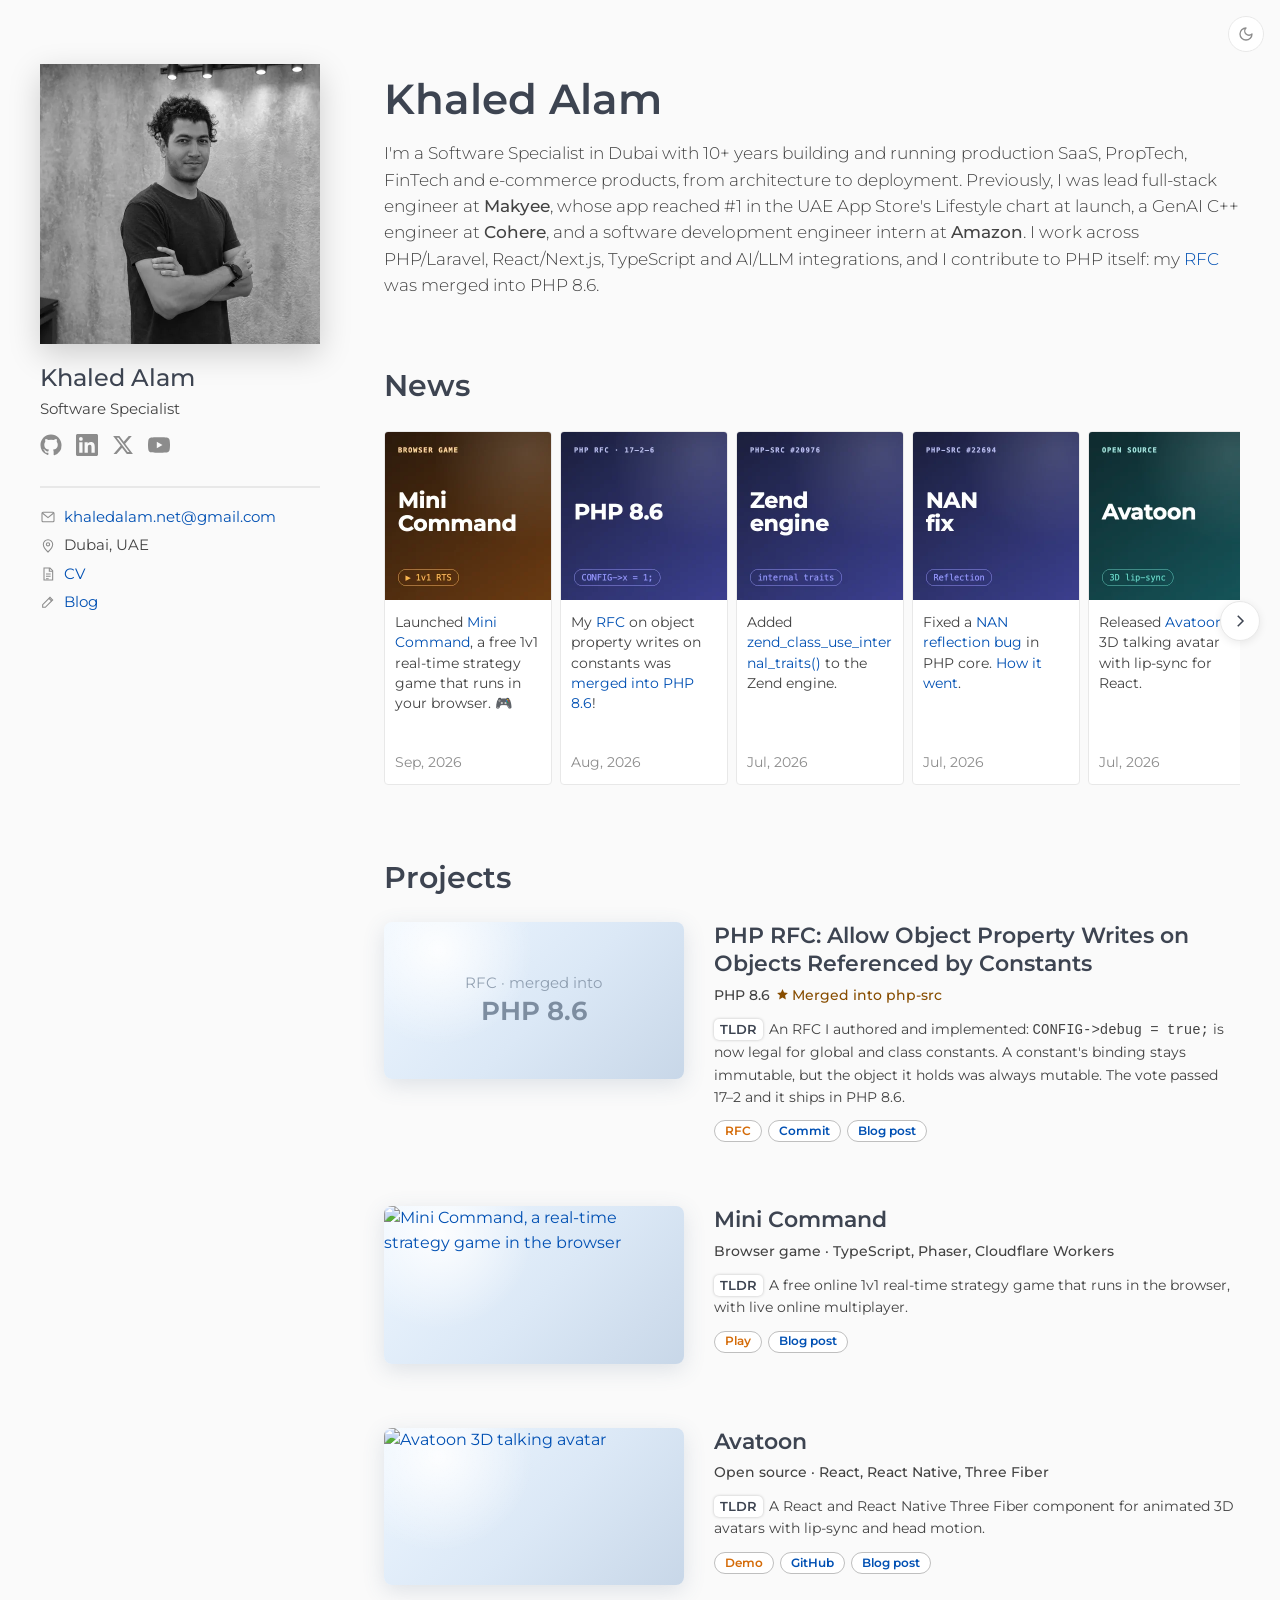
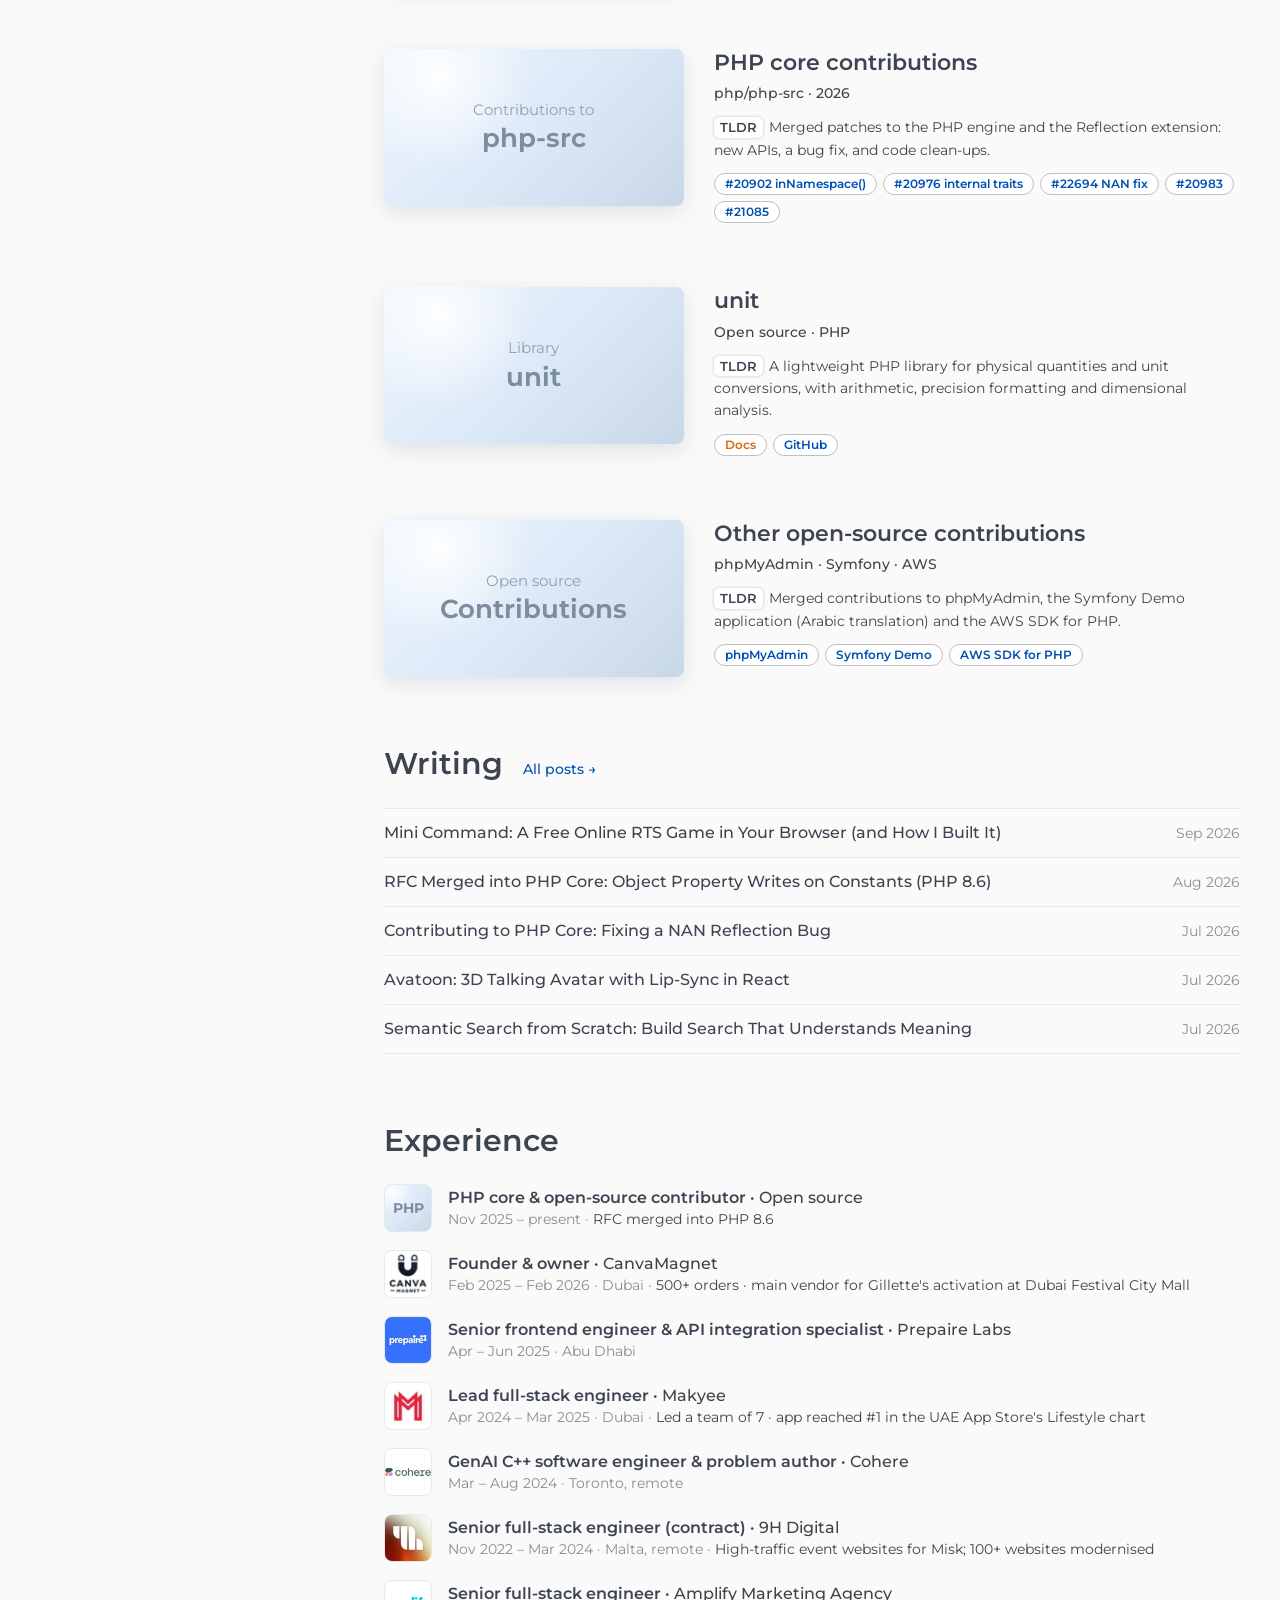
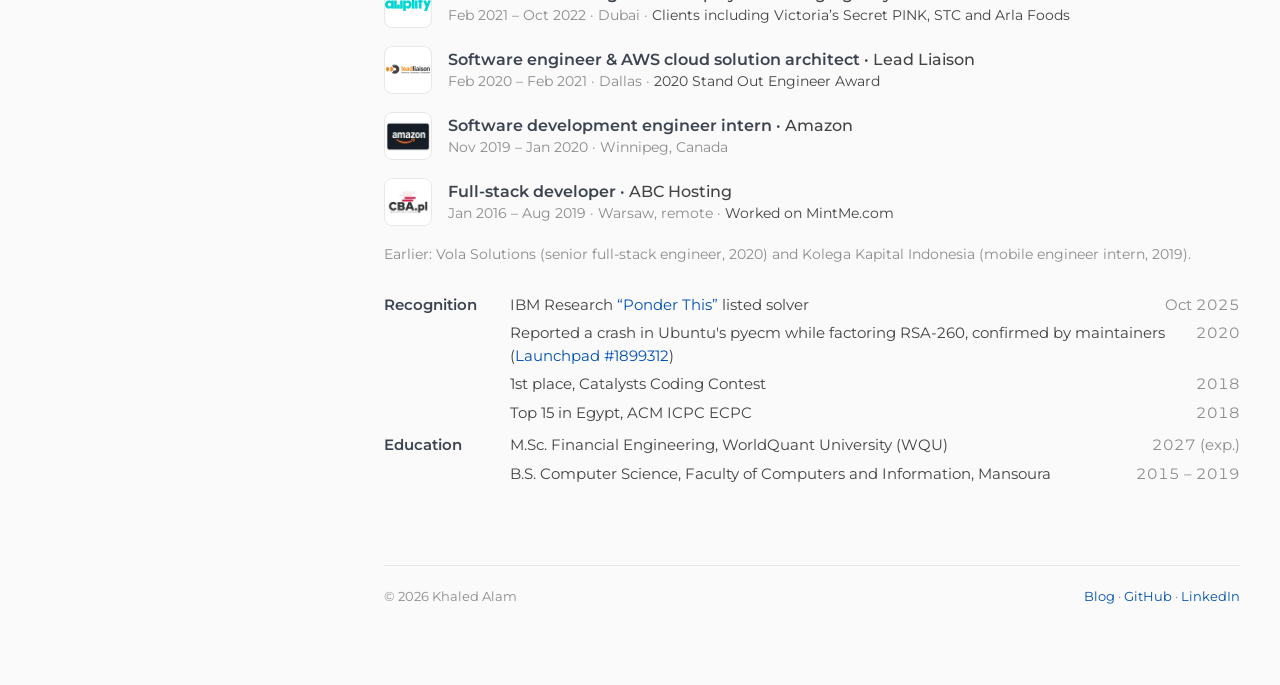
==== index.html @ 4ef55a6f "List recognition and education items one per line" ====
<!doctype html>
<html lang="en">
<head>
  <meta charset="UTF-8" />
  <meta name="viewport" content="width=device-width, initial-scale=1.0" />
  <title>Khaled Alam — Software Specialist</title>
  <link rel="icon" href="./logo.png" type="image/png" sizes="256x256" />
  <link rel="apple-touch-icon" href="./logo.png" />
  <meta name="description" content="Khaled Alam, Software Specialist in Dubai: 10+ years building SaaS, PropTech and FinTech products with PHP/Laravel, React and AI. Author of a PHP 8.6 RFC." />
  <meta name="author" content="Khaled Alam" />
  <meta name="robots" content="index, follow, max-image-preview:large, max-snippet:-1, max-video-preview:-1" />
  <meta name="theme-color" content="#fafafa" media="(prefers-color-scheme: light)" />
  <meta name="theme-color" content="#0f1115" media="(prefers-color-scheme: dark)" />

  <link rel="preload" as="image" href="./Khaled_Alam_DP.webp" type="image/webp" />

  <!-- Open Graph / Facebook -->
  <!-- og.png is a purpose-built 1200x630 card. DP_Khaled.jpg is 1170x1464
       (portrait) and gets badly cropped by large-summary cards, so it stays
       the Person photo in JSON-LD and is not used for social previews. -->
  <meta property="og:type" content="website" />
  <meta property="og:site_name" content="Khaled Alam" />
  <meta property="og:locale" content="en_US" />
  <meta property="og:url" content="https://khaledalam.net/" />
  <meta property="og:title" content="Khaled Alam — Software Specialist" />
  <meta property="og:description" content="Khaled Alam, Software Specialist in Dubai: 10+ years building SaaS, PropTech and FinTech products with PHP/Laravel, React and AI. Author of a PHP 8.6 RFC." />
  <meta property="og:image" content="https://khaledalam.net/og.png" />
  <meta property="og:image:width" content="1200" />
  <meta property="og:image:height" content="630" />
  <meta property="og:image:alt" content="Khaled Alam — Software Specialist" />

  <!-- Twitter -->
  <meta name="twitter:card" content="summary_large_image" />
  <meta name="twitter:site" content="@KhaledAlamXYZ" />
  <meta name="twitter:creator" content="@KhaledAlamXYZ" />
  <meta name="twitter:title" content="Khaled Alam — Software Specialist" />
  <meta name="twitter:description" content="Khaled Alam, Software Specialist in Dubai: 10+ years building SaaS, PropTech and FinTech products with PHP/Laravel, React and AI. Author of a PHP 8.6 RFC." />
  <meta name="twitter:image" content="https://khaledalam.net/og.png" />
  <meta name="twitter:image:alt" content="Khaled Alam — Software Specialist" />

  <link rel="canonical" href="https://khaledalam.net/" />

  <!-- JSON-LD Structured Data -->
  <script type="application/ld+json">
  {
    "@context": "https://schema.org",
    "@graph": [
      {
        "@type": "WebSite",
        "@id": "https://khaledalam.net/#website",
        "url": "https://khaledalam.net/",
        "name": "Khaled Alam",
        "inLanguage": "en",
        "publisher": { "@id": "https://khaledalam.net/#person" }
      },
      {
        "@type": "ProfilePage",
        "@id": "https://khaledalam.net/#profilepage",
        "url": "https://khaledalam.net/",
        "name": "Khaled Alam — Software Specialist",
        "isPartOf": { "@id": "https://khaledalam.net/#website" },
        "mainEntity": { "@id": "https://khaledalam.net/#person" }
      },
      {
        "@type": "Person",
        "@id": "https://khaledalam.net/#person",
        "name": "Khaled Alam",
        "alternateName": "خالد علام",
        "url": "https://khaledalam.net",
        "image": "https://khaledalam.net/DP_Khaled.jpg",
        "jobTitle": "Software Specialist",
        "mainEntityOfPage": { "@id": "https://khaledalam.net/#profilepage" },
        "alumniOf": [
          {
            "@type": "CollegeOrUniversity",
            "name": "Faculty of Computers and Information, Mansoura University",
            "address": { "@type": "PostalAddress", "addressCountry": "EG" }
          }
        ],
        "knowsAbout": [
          "PHP",
          "PHP internals",
          "Laravel",
          "Symfony",
          "React",
          "TypeScript",
          "AWS",
          "Docker",
          "System architecture"
        ],
        "subjectOf": {
          "@type": "CreativeWork",
          "name": "PHP RFC: Allow Object Property Writes on Objects Referenced by Constants",
          "url": "https://wiki.php.net/rfc/const_object_property_write"
        },
        "sameAs": [
          "https://github.com/khaledalam",
          "https://linkedin.com/in/khaledalam",
          "https://twitter.com/KhaledAlamXYZ",
          "https://www.youtube.com/NinjoCoding",
          "https://blog.khaledalam.net"
        ]
      }
    ]
  }
  </script>

  <link rel="preconnect" href="https://fonts.googleapis.com" />
  <link rel="preconnect" href="https://fonts.gstatic.com" crossorigin />
  <!-- Non-blocking: text renders at once in the metric-matched fallback, then swaps to Montserrat without shifting. -->
  <link rel="preload" as="style" href="https://fonts.googleapis.com/css2?family=Montserrat:wght@300;400;500;600;700&display=swap" onload="this.onload=null;this.rel='stylesheet'" />
  <noscript><link rel="stylesheet" href="https://fonts.googleapis.com/css2?family=Montserrat:wght@300;400;500;600;700&display=swap" /></noscript>

  <script>
    // Saved choice wins; otherwise follow the system. Runs before paint so there is no flash.
    try { var t = localStorage.getItem("theme"); if (t === "dark" || t === "light") document.documentElement.dataset.theme = t; } catch (e) {}
    function toggleTheme() {
      var r = document.documentElement;
      var dark = r.dataset.theme ? r.dataset.theme === "dark" : matchMedia("(prefers-color-scheme: dark)").matches;
      r.dataset.theme = dark ? "light" : "dark";
      try { localStorage.setItem("theme", r.dataset.theme); } catch (e) {}
    }
  </script>

  <style>
    :root {
      --bg: #fafafa;
      --card: #ffffff;
      --heading: #3d4451;
      --fg: #434343;
      --muted: #8c8c8c;
      --rule: #e8e8e8;
      --link: #0050b3;
      --award: #874d00;
      --pill-border: #bfbfbf;
      --pdf: #d46b08;
      --shadow: 0 6px 22px rgba(77, 101, 130, 0.16);
      --tile: radial-gradient(circle at 18% 18%, rgba(255,255,255,.9), rgba(255,255,255,0) 34%), linear-gradient(135deg, #edf6ff 0%, #dbe8f6 54%, #c8d7e8 100%);
      --tile-fg: #7d8da0;
      color-scheme: light;
    }
    @media (prefers-color-scheme: dark) {
      :root:not([data-theme="light"]) {
        --bg: #0f1115; --card: #171a21; --heading: #e6e8eb; --fg: #c3c7ce; --muted: #8b919b;
        --rule: #262a33; --link: #6aa9ff; --award: #e0a458; --pill-border: #3a3f4a; --pdf: #f0a15a;
        --shadow: 0 6px 22px rgba(0,0,0,.45);
        --tile: radial-gradient(circle at 18% 18%, rgba(255,255,255,.08), rgba(255,255,255,0) 34%), linear-gradient(135deg, #1d2633 0%, #18202b 54%, #131a23 100%);
        --tile-fg: #8595a8;
        color-scheme: dark;
      }
    }
    :root[data-theme="dark"] {
      --bg: #0f1115; --card: #171a21; --heading: #e6e8eb; --fg: #c3c7ce; --muted: #8b919b;
      --rule: #262a33; --link: #6aa9ff; --award: #e0a458; --pill-border: #3a3f4a; --pdf: #f0a15a;
      --shadow: 0 6px 22px rgba(0,0,0,.45);
      --tile: radial-gradient(circle at 18% 18%, rgba(255,255,255,.08), rgba(255,255,255,0) 34%), linear-gradient(135deg, #1d2633 0%, #18202b 54%, #131a23 100%);
      --tile-fg: #8595a8;
      color-scheme: dark;
    }

    /* Arial sized to Montserrat's metrics, so swapping in the web font does not move the text. */
    @font-face {
      font-family: 'Montserrat Fallback';
      src: local('Arial');
      ascent-override: 84.95%;
      descent-override: 22.03%;
      line-gap-override: 0%;
      size-adjust: 113.39%;
    }

    * { box-sizing: border-box; }
    body {
      margin: 0;
      background: var(--bg);
      color: var(--fg);
      font-family: 'Montserrat', 'Montserrat Fallback', -apple-system, BlinkMacSystemFont, 'Segoe UI', sans-serif;
      font-weight: 400;
      font-size: 16px;
      line-height: 1.55;
      -webkit-font-smoothing: antialiased;
      -moz-osx-font-smoothing: grayscale;
    }
    a { color: var(--link); text-decoration: none; }
    a:hover { text-decoration: underline; }
    :focus-visible { outline: 2px solid var(--link); outline-offset: 3px; }

    .page {
      max-width: 1280px;
      margin: 0 auto;
      padding: 64px 40px 80px;
      display: grid;
      grid-template-columns: 280px minmax(0, 1fr);
      gap: 64px;
    }

    /* ---------- Sidebar ---------- */
    .side { position: sticky; top: 64px; align-self: start; }
    .side .photo {
      display: block; width: 280px; height: 280px; object-fit: cover;
      box-shadow: 0 10px 30px rgba(0,0,0,.18);
    }
    .side .name { margin: 20px 0 0; font-size: 24px; font-weight: 500; color: var(--heading); line-height: 1.2; }
    .side .role { margin: 4px 0 0; font-size: 15px; color: var(--fg); }
    .socials { display: flex; gap: 14px; margin: 14px 0 0; padding: 0; list-style: none; }
    .socials a { color: var(--muted); display: inline-flex; transition: color .2s; }
    .socials a:hover { color: var(--heading); }
    .socials svg { width: 22px; height: 22px; }
    .side hr { border: 0; border-top: 2px solid var(--rule); margin: 22px 0 18px; }
    .contact { list-style: none; margin: 0; padding: 0; font-size: 14.5px; display: grid; gap: 6px; }
    .contact li { display: flex; align-items: center; gap: 8px; }
    .contact svg { width: 16px; height: 16px; flex-shrink: 0; color: var(--muted); }
    .contact .sub { color: var(--muted); }

    /* ---------- Main ---------- */
    h1 { margin: 12px 0 18px; font-size: 42px; font-weight: 600; color: var(--heading); line-height: 1.1; }
    .bio { font-weight: 300; font-size: 16.5px; line-height: 1.6; margin: 0; max-width: 60rem; }
    .bio b { font-weight: 500; }
    h2 { margin: 64px 0 20px; font-size: 30px; font-weight: 600; color: var(--heading); }
    h2 .more { font-size: 14px; font-weight: 500; margin-left: 12px; }

    /* News: horizontally scrolling cards */
    .news { position: relative; }
    .news-track {
      display: flex; gap: 8px; overflow-x: auto; scroll-snap-type: x mandatory;
      scrollbar-width: none; padding: 2px 0 6px;
    }
    .news-track::-webkit-scrollbar { display: none; }
    .news-card {
      flex: 0 0 168px; scroll-snap-align: start;
      background: var(--card); border: 1px solid var(--rule); border-radius: 4px;
      display: flex; flex-direction: column; overflow: hidden;
      font-size: 14px; line-height: 1.45;
    }
    .news-card .img { width: 100%; aspect-ratio: 1; object-fit: cover; display: block; background: var(--tile); }
    .news-card .tile {
      aspect-ratio: 1; display: flex; align-items: center; justify-content: center; text-align: center;
      background: var(--tile); color: var(--tile-fg); font-weight: 600; font-size: 20px; line-height: 1.15; padding: 14px;
    }
    .news-card .tile small { display: block; font-size: 12px; font-weight: 400; opacity: .8; margin-bottom: 4px; }
    .news-card p { margin: 0; padding: 12px 10px 0; flex: 1; overflow-wrap: anywhere; }
    .news-card time { display: block; padding: 18px 10px 12px; color: var(--muted); font-size: 14px; }
    .news-btn {
      position: absolute; top: 172px; width: 40px; height: 40px; border-radius: 50%;
      border: 1px solid var(--rule); background: var(--card); color: var(--heading);
      display: flex; align-items: center; justify-content: center; cursor: pointer;
      box-shadow: 0 2px 8px rgba(0,0,0,.08); transition: opacity .2s;
    }
    .news-btn[hidden] { display: none; }
    .news-btn.prev { left: -20px; }
    .news-btn.next { right: -20px; }

    /* Projects */
    .project { display: grid; grid-template-columns: 35% 1fr; gap: 30px; margin-bottom: 64px; }
    .project .media {
      border-radius: 8px; overflow: hidden; box-shadow: var(--shadow); align-self: start;
      aspect-ratio: 1200 / 630; background: var(--tile);
    }
    .project .media img { width: 100%; height: 100%; object-fit: cover; display: block; }
    .project .media.tile:hover { text-decoration: none; }
    .project .media.tile {
      display: flex; flex-direction: column; align-items: center; justify-content: center; text-align: center;
      color: var(--tile-fg); line-height: 1.1; padding: 24px;
    }
    .project .media.tile small { font-size: 15px; font-weight: 400; opacity: .8; margin-bottom: 6px; }
    .project .media.tile b { font-size: 26px; font-weight: 650; }
    .project h3 { margin: 0 0 6px; font-size: 22px; font-weight: 600; color: var(--heading); line-height: 1.3; }
    .project h3 a { color: inherit; }
    .project .venue { font-size: 13.5px; font-weight: 500; margin: 0 0 12px; }
    .project .venue .award { color: var(--award); font-weight: 500; }
    .project .venue .award svg { width: 13px; height: 13px; vertical-align: -1px; margin: 0 3px 0 6px; }
    .tldr { font-size: 14px; line-height: 1.6; margin: 0 0 12px; }
    .tldr .tag {
      display: inline-block; font-weight: 600; font-size: 13px; background: var(--card); color: var(--heading);
      padding: 0 6px; border-radius: 5px; box-shadow: 0 0 3px 0 var(--pill-border); margin-right: 6px;
    }
    .links { display: flex; flex-wrap: wrap; gap: 6px; }
    .links a {
      display: inline-flex; align-items: center; gap: 5px; height: 22px; padding: 0 10px;
      border: 1px solid var(--pill-border); border-radius: 25px; background: var(--card);
      font-size: 12px; font-weight: 600; color: var(--link); transition: border-color .3s;
    }
    .links a:hover { text-decoration: none; border-color: var(--muted); }
    .links a.primary { color: var(--pdf); }
    .links svg { width: 12px; height: 12px; }

    /* Writing */
    .posts { list-style: none; margin: 0; padding: 0; border-top: 1px solid var(--rule); }
    .posts li { display: flex; justify-content: space-between; align-items: baseline; gap: 16px; padding: 12px 0; border-bottom: 1px solid var(--rule); }
    .posts a { color: var(--heading); font-weight: 500; font-size: 15.5px; }
    .posts time { color: var(--muted); font-size: 13.5px; flex-shrink: 0; }

    /* Experience */
    .xp { list-style: none; margin: 0; padding: 0; display: grid; gap: 18px; }
    .xp li { display: grid; grid-template-columns: 48px 1fr; gap: 16px; align-items: center; line-height: 1.45; }
    .xp img { width: 48px; height: 48px; border-radius: 8px; object-fit: contain; background: #fff; border: 1px solid var(--rule); }
    .xp .t { font-weight: 600; color: var(--heading); font-size: 15.5px; }
    .xp .d { font-size: 14px; color: var(--muted); }
    .xp .co { font-weight: 500; color: var(--fg); }
    .xp .note { color: var(--fg); }
    .xp .note::before { content: "· "; color: var(--muted); }
    .xp .mono { width: 48px; height: 48px; border-radius: 8px; display: flex; align-items: center; justify-content: center; background: var(--tile); color: var(--tile-fg); font-weight: 700; font-size: 14px; border: 1px solid var(--rule); }
    .xp-earlier { margin: 18px 0 0; font-size: 14px; color: var(--muted); }
    .facts { margin: 28px 0 0; display: grid; gap: 10px; font-size: 14.5px; }
    .facts div { display: grid; grid-template-columns: 110px 1fr; gap: 16px; }
    .facts dt { font-weight: 600; color: var(--heading); }
    .facts dd { margin: 0; }
    .facts ul { list-style: none; margin: 0; padding: 0; display: grid; gap: 6px; }
    .facts li { display: flex; justify-content: space-between; align-items: baseline; gap: 16px; }
    .facts .yr { flex: none; color: var(--muted); font-variant-numeric: tabular-nums; }

    footer { margin-top: 80px; padding-top: 20px; border-top: 1px solid var(--rule); font-size: 13px; color: var(--muted); display: flex; justify-content: space-between; gap: 16px; flex-wrap: wrap; }

    .theme-toggle {
      position: fixed; top: 16px; right: 16px; width: 36px; height: 36px; border-radius: 50%;
      background: var(--card); border: 1px solid var(--rule); color: var(--muted); cursor: pointer;
      display: inline-flex; align-items: center; justify-content: center; line-height: 0; z-index: 10;
    }
    .theme-toggle:hover { color: var(--heading); }

    @media (max-width: 1000px) {
      .page { grid-template-columns: 220px minmax(0, 1fr); gap: 40px; padding: 48px 28px 64px; }
      .side .photo { width: 220px; height: 220px; }
      .side { top: 48px; }
    }
    @media (max-width: 760px) {
      .page { grid-template-columns: minmax(0, 1fr); gap: 8px; padding: 40px 16px 56px; }
      .side { position: static; text-align: center; }
      .side .photo { width: 200px; height: 200px; margin: 0 auto; }
      .socials { justify-content: center; }
      .contact { justify-items: center; }
      .side hr { max-width: 200px; margin-left: auto; margin-right: auto; }
      h1 { display: none; }
      .bio { margin-top: 24px; }
      h2 { margin-top: 48px; font-size: 26px; }
      .news-btn { display: none; }
      .project { grid-template-columns: minmax(0, 1fr); gap: 16px; margin-bottom: 48px; }
      .posts li { flex-direction: column; gap: 2px; }
      .facts div { grid-template-columns: 1fr; gap: 0; }
    }
    @media (prefers-reduced-motion: reduce) { * { transition: none !important; scroll-behavior: auto !important; } }
  </style>
</head>

<body>
  <button class="theme-toggle" type="button" onclick="toggleTheme()" aria-label="Toggle colour theme">
    <svg xmlns="http://www.w3.org/2000/svg" width="16" height="16" viewBox="0 0 24 24" fill="none" stroke="currentColor" stroke-width="2" stroke-linecap="round" stroke-linejoin="round" aria-hidden="true"><path d="M12 3a6 6 0 0 0 9 9 9 9 0 1 1-9-9Z" /></svg>
  </button>

  <div class="page">
    <aside class="side">
      <img class="photo" src="./Khaled_Alam_DP.webp" alt="Khaled Alam" width="280" height="280" fetchpriority="high" />
      <p class="name">Khaled Alam</p>
      <p class="role">Software Specialist</p>
      <ul class="socials">
        <li><a href="https://github.com/khaledalam" target="_blank" rel="me noopener" aria-label="GitHub"><svg viewBox="0 0 24 24" fill="currentColor" aria-hidden="true"><path d="M12 .5C5.65.5.5 5.65.5 12a11.5 11.5 0 0 0 7.86 10.92c.58.1.79-.25.79-.56v-2c-3.2.7-3.87-1.37-3.87-1.37-.52-1.33-1.28-1.69-1.28-1.69-1.04-.71.08-.7.08-.7 1.15.08 1.76 1.19 1.76 1.19 1.03 1.76 2.69 1.25 3.35.96.1-.75.4-1.25.73-1.54-2.56-.29-5.25-1.28-5.25-5.69 0-1.26.45-2.29 1.19-3.1-.12-.29-.52-1.46.11-3.05 0 0 .97-.31 3.17 1.18a11 11 0 0 1 5.77 0c2.2-1.49 3.17-1.18 3.17-1.18.63 1.59.23 2.76.11 3.05.74.81 1.19 1.84 1.19 3.1 0 4.42-2.7 5.39-5.26 5.68.41.36.78 1.06.78 2.14v3.17c0 .31.21.67.8.56A11.5 11.5 0 0 0 23.5 12C23.5 5.65 18.35.5 12 .5Z"/></svg></a></li>
        <li><a href="https://linkedin.com/in/khaledalam" target="_blank" rel="me noopener" aria-label="LinkedIn"><svg viewBox="0 0 24 24" fill="currentColor" aria-hidden="true"><path d="M20.45 20.45h-3.56v-5.57c0-1.33-.02-3.04-1.85-3.04-1.85 0-2.14 1.45-2.14 2.94v5.67H9.35V9h3.41v1.56h.05c.48-.9 1.64-1.85 3.37-1.85 3.6 0 4.27 2.37 4.27 5.46v6.28ZM5.34 7.43a2.06 2.06 0 1 1 0-4.13 2.06 2.06 0 0 1 0 4.13ZM7.12 20.45H3.56V9h3.56v11.45ZM22.22 0H1.77C.79 0 0 .77 0 1.73v20.54C0 23.23.79 24 1.77 24h20.45c.98 0 1.78-.77 1.78-1.73V1.73C24 .77 23.2 0 22.22 0Z"/></svg></a></li>
        <li><a href="https://twitter.com/KhaledAlamXYZ" target="_blank" rel="me noopener" aria-label="X (Twitter)"><svg viewBox="0 0 24 24" fill="currentColor" aria-hidden="true"><path d="M18.24 2.25h3.31l-7.23 8.26 8.5 11.24h-6.66l-5.21-6.82-5.97 6.82H1.67l7.73-8.84L1.25 2.25h6.83l4.71 6.23 5.45-6.23Zm-1.16 17.52h1.83L7.08 4.13H5.12l11.96 15.64Z"/></svg></a></li>
        <li><a href="https://www.youtube.com/NinjoCoding" target="_blank" rel="me noopener" aria-label="YouTube"><svg viewBox="0 0 24 24" fill="currentColor" aria-hidden="true"><path d="M23.5 6.2a3 3 0 0 0-2.12-2.13C19.5 3.56 12 3.56 12 3.56s-7.5 0-9.38.51A3 3 0 0 0 .5 6.2 31.4 31.4 0 0 0 0 12a31.4 31.4 0 0 0 .5 5.8 3 3 0 0 0 2.12 2.13c1.88.51 9.38.51 9.38.51s7.5 0 9.38-.51a3 3 0 0 0 2.12-2.13A31.4 31.4 0 0 0 24 12a31.4 31.4 0 0 0-.5-5.8ZM9.6 15.57V8.43L15.82 12 9.6 15.57Z"/></svg></a></li>
      </ul>
      <hr />
      <ul class="contact">
        <li><svg viewBox="0 0 24 24" fill="none" stroke="currentColor" stroke-width="1.6" aria-hidden="true"><rect x="3" y="5" width="18" height="14" rx="1.5"/><path d="m3.5 6 8.5 7 8.5-7"/></svg><a href="mailto:khaledalam.net@gmail.com">khaledalam.net@gmail.com</a></li>
        <li><svg viewBox="0 0 24 24" fill="none" stroke="currentColor" stroke-width="1.6" aria-hidden="true"><path d="M12 21s-7-6.2-7-11.5A7 7 0 0 1 19 9.5C19 14.8 12 21 12 21Z"/><circle cx="12" cy="9.5" r="2.5"/></svg><span>Dubai, UAE</span></li>
        <li><svg viewBox="0 0 24 24" fill="none" stroke="currentColor" stroke-width="1.6" aria-hidden="true"><path d="M6 3h9l4 4v14H6z"/><path d="M14 3v5h5M9 12h7M9 15.5h7M9 19h4"/></svg><span><a href="/cv/">CV</a></span></li>
        <li><svg viewBox="0 0 24 24" fill="none" stroke="currentColor" stroke-width="1.6" aria-hidden="true"><path d="M4 20h4L19 9l-4-4L4 16z"/><path d="m13.5 6.5 4 4"/></svg><a href="https://blog.khaledalam.net">Blog</a></li>
      </ul>
    </aside>

    <main>
      <h1>Khaled Alam</h1>
      <p class="bio">
        I'm a Software Specialist in Dubai with 10+ years building and running production SaaS, PropTech,
        FinTech and e-commerce products, from architecture to deployment. Previously, I was lead full-stack
        engineer at <b>Makyee</b>, whose app reached #1 in the UAE App Store's Lifestyle chart at launch, a GenAI C++ engineer at
        <b>Cohere</b>, and a software development engineer intern at <b>Amazon</b>. I work across
        PHP/Laravel, React/Next.js, TypeScript and AI/LLM integrations, and I contribute to PHP itself: my
        <a href="https://wiki.php.net/rfc/const_object_property_write" target="_blank" rel="noopener">RFC</a>
        was merged into PHP 8.6.
      </p>

      <h2 id="news">News</h2>
      <div class="news">
        <button class="news-btn prev" type="button" aria-label="Previous news" hidden><svg width="18" height="18" viewBox="0 0 24 24" fill="none" stroke="currentColor" stroke-width="2" aria-hidden="true"><path d="m15 5-7 7 7 7"/></svg></button>
        <div class="news-track">
          <article class="news-card">
            <img class="img" src="./img/news/mini-command.webp" alt="" width="168" height="168" loading="lazy" />
            <p>Launched <a href="https://khaledalam.net/mini-command/">Mini Command</a>, a free 1v1 real-time strategy game that runs in your browser. 🎮</p>
            <time datetime="2026-09">Sep, 2026</time>
          </article>
          <article class="news-card">
            <img class="img" src="./img/news/rfc.webp" alt="" width="168" height="168" loading="lazy" />
            <p>My <a href="https://wiki.php.net/rfc/const_object_property_write" target="_blank" rel="noopener">RFC</a> on object property writes on constants was <a href="https://github.com/php/php-src/commit/b16cab7da8e5748b173542da42fc8b602ae59dea" target="_blank" rel="noopener">merged into PHP 8.6</a>!</p>
            <time datetime="2026-08">Aug, 2026</time>
          </article>
          <article class="news-card">
            <img class="img" src="./img/news/zend-traits.webp" alt="" width="168" height="168" loading="lazy" />
            <p>Added <a href="https://github.com/php/php-src/pull/20976" target="_blank" rel="noopener">zend_class_use_internal_traits()</a> to the Zend engine.</p>
            <time datetime="2026-07">Jul, 2026</time>
          </article>
          <article class="news-card">
            <img class="img" src="./img/news/nan-fix.webp" alt="" width="168" height="168" loading="lazy" />
            <p>Fixed a <a href="https://github.com/php/php-src/pull/22694" target="_blank" rel="noopener">NAN reflection bug</a> in PHP core. <a href="https://blog.khaledalam.net/contributing-to-php-core/">How it went</a>.</p>
            <time datetime="2026-07">Jul, 2026</time>
          </article>
          <article class="news-card">
            <img class="img" src="./img/news/avatoon.webp" alt="" width="168" height="168" loading="lazy" />
            <p>Released <a href="https://github.com/khaledalam/avatoon" target="_blank" rel="noopener">Avatoon</a>, a 3D talking avatar with lip-sync for React.</p>
            <time datetime="2026-07">Jul, 2026</time>
          </article>
          <article class="news-card">
            <img class="img" src="./img/news/innamespace.webp" alt="" width="168" height="168" loading="lazy" />
            <p><a href="https://github.com/php/php-src/pull/20902" target="_blank" rel="noopener">ReflectionConstant::inNamespace()</a> merged into PHP core.</p>
            <time datetime="2026-02">Feb, 2026</time>
          </article>
          <article class="news-card">
            <img class="img" src="./img/news/phpmyadmin.webp" alt="" width="168" height="168" loading="lazy" />
            <p>A <a href="https://github.com/phpmyadmin/phpmyadmin/pull/19564" target="_blank" rel="noopener">fix</a> for the table comment field was merged into phpMyAdmin.</p>
            <time datetime="2025-12">Dec, 2025</time>
          </article>
          <article class="news-card">
            <img class="img" src="./img/news/ponder.webp" alt="" width="168" height="168" loading="lazy" />
            <p>Listed as a solver of IBM Research's <a href="https://research.ibm.com/haifa/ponderthis/challenges/October2025.html" target="_blank" rel="noopener">“Ponder This”</a> challenge.</p>
            <time datetime="2025-10">Oct, 2025</time>
          </article>
          <article class="news-card">
            <img class="img" src="./img/news/catalysts.webp" alt="" width="168" height="168" loading="lazy" />
            <p>Won 1st place in the Catalysts Coding Contest, and placed in the top 15 in Egypt at ACM ICPC ECPC.</p>
            <time datetime="2018">2018</time>
          </article>
        </div>
        <button class="news-btn next" type="button" aria-label="Next news"><svg width="18" height="18" viewBox="0 0 24 24" fill="none" stroke="currentColor" stroke-width="2" aria-hidden="true"><path d="m9 5 7 7-7 7"/></svg></button>
      </div>

      <h2 id="projects">Projects</h2>

      <article class="project">
        <a class="media tile" href="https://blog.khaledalam.net/php-8-6-object-property-writes-on-constants/"><small>RFC · merged into</small><b>PHP 8.6</b></a>
        <div>
          <h3><a href="https://wiki.php.net/rfc/const_object_property_write" target="_blank" rel="noopener">PHP RFC: Allow Object Property Writes on Objects Referenced by Constants</a></h3>
          <p class="venue">PHP 8.6<span class="award"><svg viewBox="0 0 24 24" fill="currentColor" aria-hidden="true"><path d="M12 2 9.1 8.3 2 9.2l5.2 4.8L5.8 21 12 17.5 18.2 21l-1.4-7L22 9.2l-7.1-.9z"/></svg>Merged into php-src</span></p>
          <p class="tldr"><span class="tag">TLDR</span>An RFC I authored and implemented: <code>CONFIG-&gt;debug = true;</code> is now legal for global and class constants. A constant's binding stays immutable, but the object it holds was always mutable. The vote passed 17–2 and it ships in PHP 8.6.</p>
          <div class="links">
            <a class="primary" href="https://wiki.php.net/rfc/const_object_property_write" target="_blank" rel="noopener">RFC</a>
            <a href="https://github.com/php/php-src/commit/b16cab7da8e5748b173542da42fc8b602ae59dea" target="_blank" rel="noopener">Commit</a>
            <a href="https://blog.khaledalam.net/php-8-6-object-property-writes-on-constants/">Blog post</a>
          </div>
        </div>
      </article>

      <article class="project">
        <a class="media" href="https://khaledalam.net/mini-command/"><img src="https://blog.khaledalam.net/_img/wp-content/uploads/2026/09/mini-command-free-online-rts-game.jpg.webp" alt="Mini Command, a real-time strategy game in the browser" width="1200" height="630" loading="lazy" /></a>
        <div>
          <h3><a href="https://khaledalam.net/mini-command/">Mini Command</a></h3>
          <p class="venue">Browser game · TypeScript, Phaser, Cloudflare Workers</p>
          <p class="tldr"><span class="tag">TLDR</span>A free online 1v1 real-time strategy game that runs in the browser, with live online multiplayer.</p>
          <div class="links">
            <a class="primary" href="https://khaledalam.net/mini-command/">Play</a>
            <a href="https://blog.khaledalam.net/mini-command-free-online-rts-browser-game/">Blog post</a>
          </div>
        </div>
      </article>

      <article class="project">
        <a class="media" href="https://khaledalam.net/avatoon/"><img src="https://blog.khaledalam.net/_img/wp-content/uploads/2026/07/avatoon-3d-talking-avatar-react-1.jpg.webp" alt="Avatoon 3D talking avatar" width="1200" height="630" loading="lazy" /></a>
        <div>
          <h3><a href="https://github.com/khaledalam/avatoon" target="_blank" rel="noopener">Avatoon</a></h3>
          <p class="venue">Open source · React, React Native, Three Fiber</p>
          <p class="tldr"><span class="tag">TLDR</span>A React and React Native Three Fiber component for animated 3D avatars with lip-sync and head motion.</p>
          <div class="links">
            <a class="primary" href="https://khaledalam.net/avatoon/">Demo</a>
            <a href="https://github.com/khaledalam/avatoon" target="_blank" rel="noopener">GitHub</a>
            <a href="https://blog.khaledalam.net/avatoon-3d-talking-avatar-lip-sync-react/">Blog post</a>
          </div>
        </div>
      </article>

      <article class="project">
        <div class="media tile"><small>Contributions to</small><b>php-src</b></div>
        <div>
          <h3>PHP core contributions</h3>
          <p class="venue">php/php-src · 2026</p>
          <p class="tldr"><span class="tag">TLDR</span>Merged patches to the PHP engine and the Reflection extension: new APIs, a bug fix, and code clean-ups.</p>
          <div class="links">
            <a href="https://github.com/php/php-src/pull/20902" target="_blank" rel="noopener">#20902 inNamespace()</a>
            <a href="https://github.com/php/php-src/pull/20976" target="_blank" rel="noopener">#20976 internal traits</a>
            <a href="https://github.com/php/php-src/pull/22694" target="_blank" rel="noopener">#22694 NAN fix</a>
            <a href="https://github.com/php/php-src/pull/20983" target="_blank" rel="noopener">#20983</a>
            <a href="https://github.com/php/php-src/pull/21085" target="_blank" rel="noopener">#21085</a>
          </div>
        </div>
      </article>

      <article class="project">
        <div class="media tile"><small>Library</small><b>unit</b></div>
        <div>
          <h3><a href="https://github.com/khaledalam/unit" target="_blank" rel="noopener">unit</a></h3>
          <p class="venue">Open source · PHP</p>
          <p class="tldr"><span class="tag">TLDR</span>A lightweight PHP library for physical quantities and unit conversions, with arithmetic, precision formatting and dimensional analysis.</p>
          <div class="links">
            <a class="primary" href="https://khaledalam.net/unit/">Docs</a>
            <a href="https://github.com/khaledalam/unit" target="_blank" rel="noopener">GitHub</a>
          </div>
        </div>
      </article>

      <article class="project">
        <div class="media tile"><small>Open source</small><b>Contributions</b></div>
        <div>
          <h3>Other open-source contributions</h3>
          <p class="venue">phpMyAdmin · Symfony · AWS</p>
          <p class="tldr"><span class="tag">TLDR</span>Merged contributions to phpMyAdmin, the Symfony Demo application (Arabic translation) and the AWS SDK for PHP.</p>
          <div class="links">
            <a href="https://github.com/phpmyadmin/phpmyadmin/pull/19564" target="_blank" rel="noopener">phpMyAdmin</a>
            <a href="https://github.com/symfony/demo/pull/1142" target="_blank" rel="noopener">Symfony Demo</a>
            <a href="https://github.com/aws/aws-sdk-php/pull/2078" target="_blank" rel="noopener">AWS SDK for PHP</a>
          </div>
        </div>
      </article>

      <h2 id="writing">Writing <a class="more" href="https://blog.khaledalam.net">All posts →</a></h2>
      <!-- Static list for crawlers and no-JS; the script below refreshes it from the blog's RSS feed. -->
      <ul class="posts">
        <li><a href="https://blog.khaledalam.net/mini-command-free-online-rts-browser-game/">Mini Command: A Free Online RTS Game in Your Browser (and How I Built It)</a><time datetime="2026-09-26">Sep 2026</time></li>
        <li><a href="https://blog.khaledalam.net/php-8-6-object-property-writes-on-constants/">RFC Merged into PHP Core: Object Property Writes on Constants (PHP 8.6)</a><time datetime="2026-08-13">Aug 2026</time></li>
        <li><a href="https://blog.khaledalam.net/contributing-to-php-core/">Contributing to PHP Core: Fixing a NAN Reflection Bug</a><time datetime="2026-07-17">Jul 2026</time></li>
        <li><a href="https://blog.khaledalam.net/avatoon-3d-talking-avatar-lip-sync-react/">Avatoon: 3D Talking Avatar with Lip-Sync in React</a><time datetime="2026-07-16">Jul 2026</time></li>
        <li><a href="https://blog.khaledalam.net/semantic-search-from-scratch/">Semantic Search from Scratch: Build Search That Understands Meaning</a><time datetime="2026-07-14">Jul 2026</time></li>
      </ul>

      <h2 id="experience">Experience</h2>
      <ul class="xp">
        <li><span class="mono">PHP</span><div><div class="t">PHP core &amp; open-source contributor · <span class="co">Open source</span></div><div class="d">Nov 2025 – present <span class="note">RFC merged into PHP 8.6</span></div></div></li>
        <li><img src="./img/companies/canvamagnet.webp" alt="" width="48" height="48" loading="lazy" /><div><div class="t">Founder &amp; owner · <span class="co">CanvaMagnet</span></div><div class="d">Feb 2025 – Feb 2026 · Dubai <span class="note">500+ orders · main vendor for Gillette's activation at Dubai Festival City Mall</span></div></div></li>
        <li><img src="./img/companies/prepaire.webp" alt="" width="48" height="48" loading="lazy" /><div><div class="t">Senior frontend engineer &amp; API integration specialist · <span class="co">Prepaire Labs</span></div><div class="d">Apr – Jun 2025 · Abu Dhabi</div></div></li>
        <li><img src="./img/companies/makyee-logo.webp" alt="" width="48" height="48" loading="lazy" /><div><div class="t">Lead full-stack engineer · <span class="co">Makyee</span></div><div class="d">Apr 2024 – Mar 2025 · Dubai <span class="note">Led a team of 7 · app reached #1 in the UAE App Store's Lifestyle chart</span></div></div></li>
        <li><img src="./img/companies/cohere.webp" alt="" width="48" height="48" loading="lazy" /><div><div class="t">GenAI C++ software engineer &amp; problem author · <span class="co">Cohere</span></div><div class="d">Mar – Aug 2024 · Toronto, remote</div></div></li>
        <li><img src="./img/companies/9h-digital.webp" alt="" width="48" height="48" loading="lazy" /><div><div class="t">Senior full-stack engineer (contract) · <span class="co">9H Digital</span></div><div class="d">Nov 2022 – Mar 2024 · Malta, remote <span class="note">High-traffic event websites for Misk; 100+ websites modernised</span></div></div></li>
        <li><img src="./img/companies/amplify.webp" alt="" width="48" height="48" loading="lazy" /><div><div class="t">Senior full-stack engineer · <span class="co">Amplify Marketing Agency</span></div><div class="d">Feb 2021 – Oct 2022 · Dubai <span class="note">Clients including Victoria’s Secret PINK, STC and Arla Foods</span></div></div></li>
        <li><img src="./img/companies/leadliaison.webp" alt="" width="48" height="48" loading="lazy" /><div><div class="t">Software engineer &amp; AWS cloud solution architect · <span class="co">Lead Liaison</span></div><div class="d">Feb 2020 – Feb 2021 · Dallas <span class="note">2020 Stand Out Engineer Award</span></div></div></li>
        <li><img src="./img/companies/amazon-aws.webp" alt="" width="48" height="48" loading="lazy" /><div><div class="t">Software development engineer intern · <span class="co">Amazon</span></div><div class="d">Nov 2019 – Jan 2020 · Winnipeg, Canada</div></div></li>
        <li><img src="./img/companies/cba-pl.webp" alt="" width="48" height="48" loading="lazy" /><div><div class="t">Full-stack developer · <span class="co">ABC Hosting</span></div><div class="d">Jan 2016 – Aug 2019 · Warsaw, remote <span class="note">Worked on MintMe.com</span></div></div></li>
      </ul>
      <p class="xp-earlier">Earlier: Vola Solutions (senior full-stack engineer, 2020) and Kolega Kapital Indonesia (mobile engineer intern, 2019).</p>
      <dl class="facts">
        <div><dt>Recognition</dt><dd><ul>
          <li><span>IBM Research <a href="https://research.ibm.com/haifa/ponderthis/challenges/October2025.html" target="_blank" rel="noopener">“Ponder This”</a> listed solver</span><span class="yr">Oct 2025</span></li>
          <li><span>Reported a crash in Ubuntu's pyecm while factoring RSA-260, confirmed by maintainers (<a href="https://bugs.launchpad.net/ubuntu/+source/pyecm/+bug/1899312" target="_blank" rel="noopener">Launchpad #1899312</a>)</span><span class="yr">2020</span></li>
          <li><span>1st place, Catalysts Coding Contest</span><span class="yr">2018</span></li>
          <li><span>Top 15 in Egypt, ACM ICPC ECPC</span><span class="yr">2018</span></li>
        </ul></dd></div>
        <div><dt>Education</dt><dd><ul>
          <li><span>M.Sc. Financial Engineering, WorldQuant University (WQU)</span><span class="yr">2027 (exp.)</span></li>
          <li><span>B.S. Computer Science, Faculty of Computers and Information, Mansoura</span><span class="yr">2015 – 2019</span></li>
        </ul></dd></div>
      </dl>

      <footer>
        <span>© 2026 Khaled Alam</span>
        <span><a href="https://blog.khaledalam.net">Blog</a> · <a href="https://github.com/khaledalam" target="_blank" rel="noopener">GitHub</a> · <a href="https://linkedin.com/in/khaledalam" target="_blank" rel="noopener">LinkedIn</a></span>
      </footer>
    </main>
  </div>

  <script>
    // News carousel: arrows scroll by roughly one view and hide at either end.
    (function () {
      var track = document.querySelector('.news-track');
      var prev = document.querySelector('.news-btn.prev'), next = document.querySelector('.news-btn.next');
      function update() {
        prev.hidden = track.scrollLeft < 4;
        next.hidden = track.scrollLeft + track.clientWidth >= track.scrollWidth - 4;
      }
      function go(dir) { track.scrollBy({ left: dir * track.clientWidth * 0.8, behavior: 'smooth' }); }
      prev.addEventListener('click', function () { go(-1); });
      next.addEventListener('click', function () { go(1); });
      track.addEventListener('scroll', update, { passive: true });
      addEventListener('resize', update);
      update();
    })();

    // Keep "Writing" current without redeploying this page.
    fetch('https://blog.khaledalam.net/feed.xml').then(r => r.ok ? r.text() : Promise.reject()).then(xml => {
      const items = [...new DOMParser().parseFromString(xml, 'application/xml').querySelectorAll('item')].slice(0, 5);
      const list = document.querySelector('.posts');
      if (items.length < 5 || !list) return;
      list.replaceChildren(...items.map(it => {
        const li = document.createElement('li'), a = document.createElement('a'), t = document.createElement('time');
        const d = new Date(it.querySelector('pubDate').textContent);
        a.href = it.querySelector('link').textContent;
        a.textContent = it.querySelector('title').textContent;
        t.dateTime = d.toISOString().slice(0, 10);
        t.textContent = d.toLocaleDateString('en-US', { month: 'short', year: 'numeric' });
        li.append(a, t);
        return li;
      }));
    }).catch(() => {});
  </script>
</body>
</html>
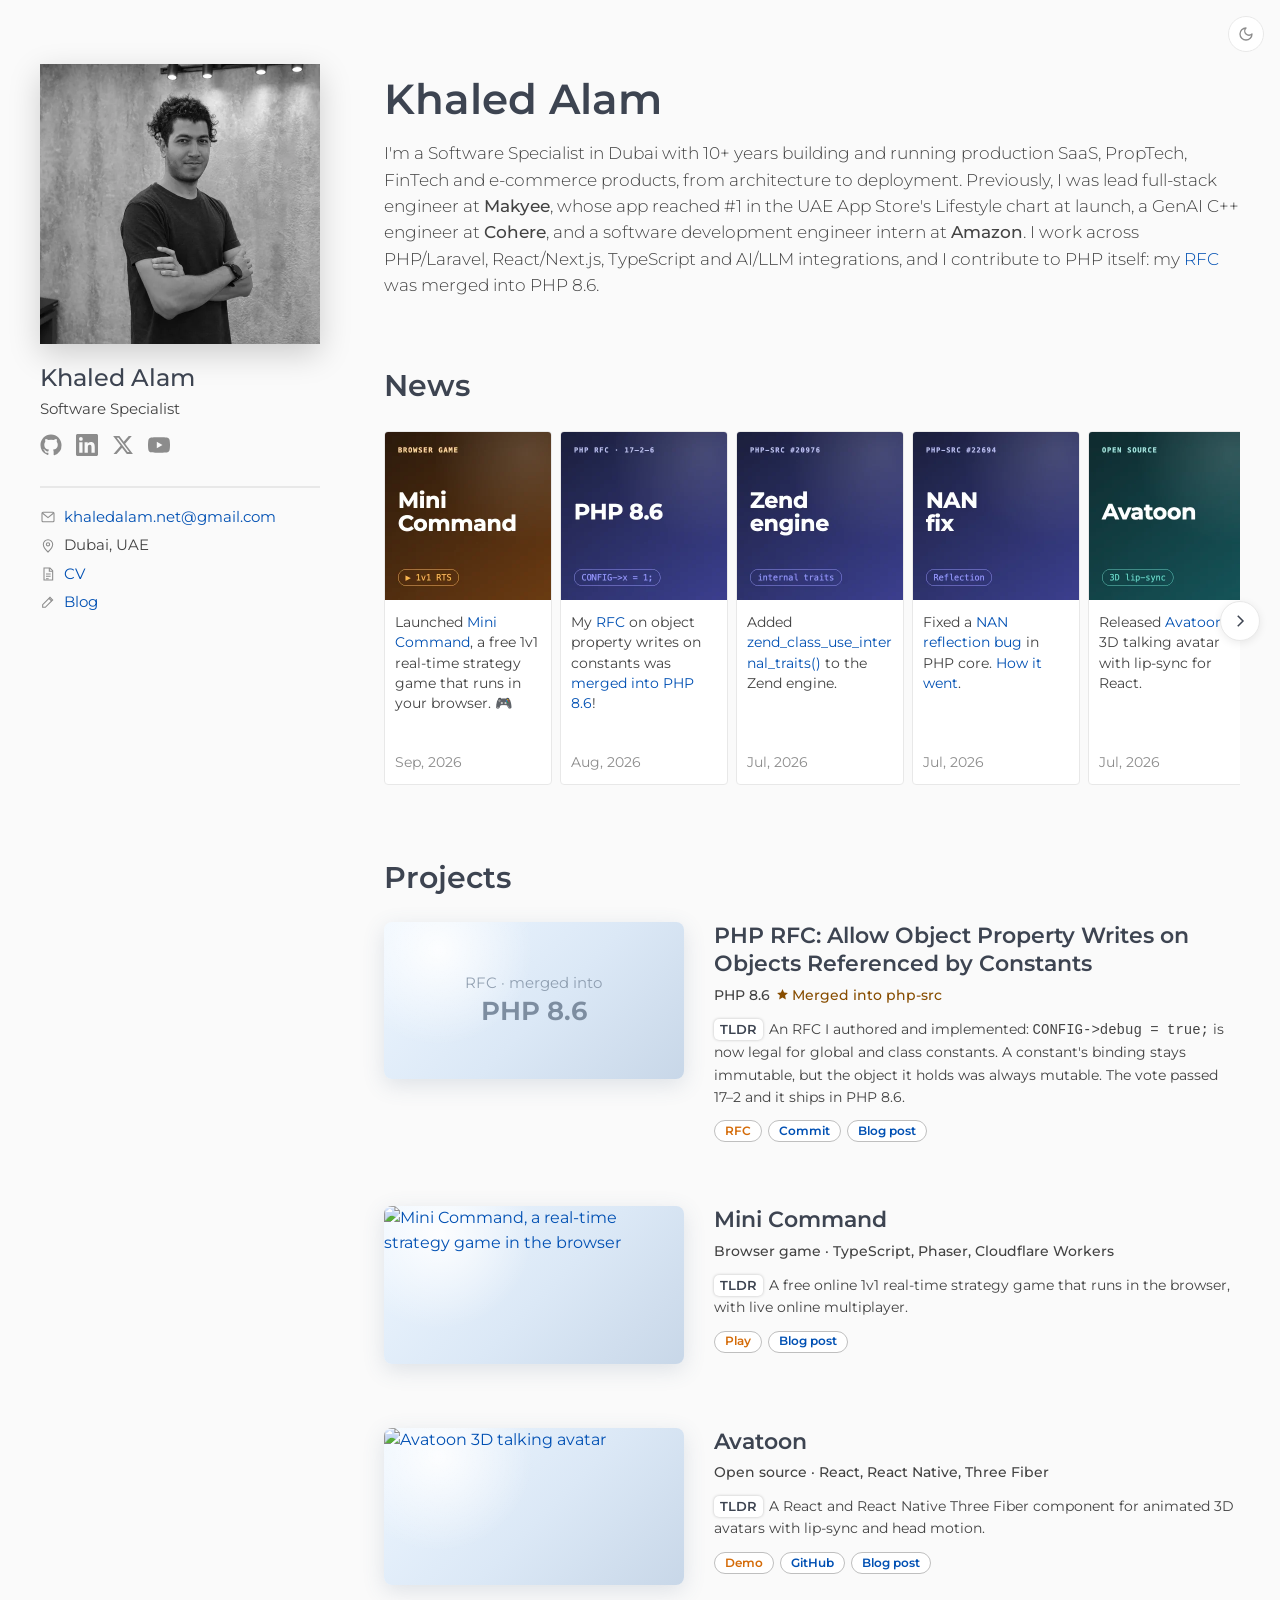
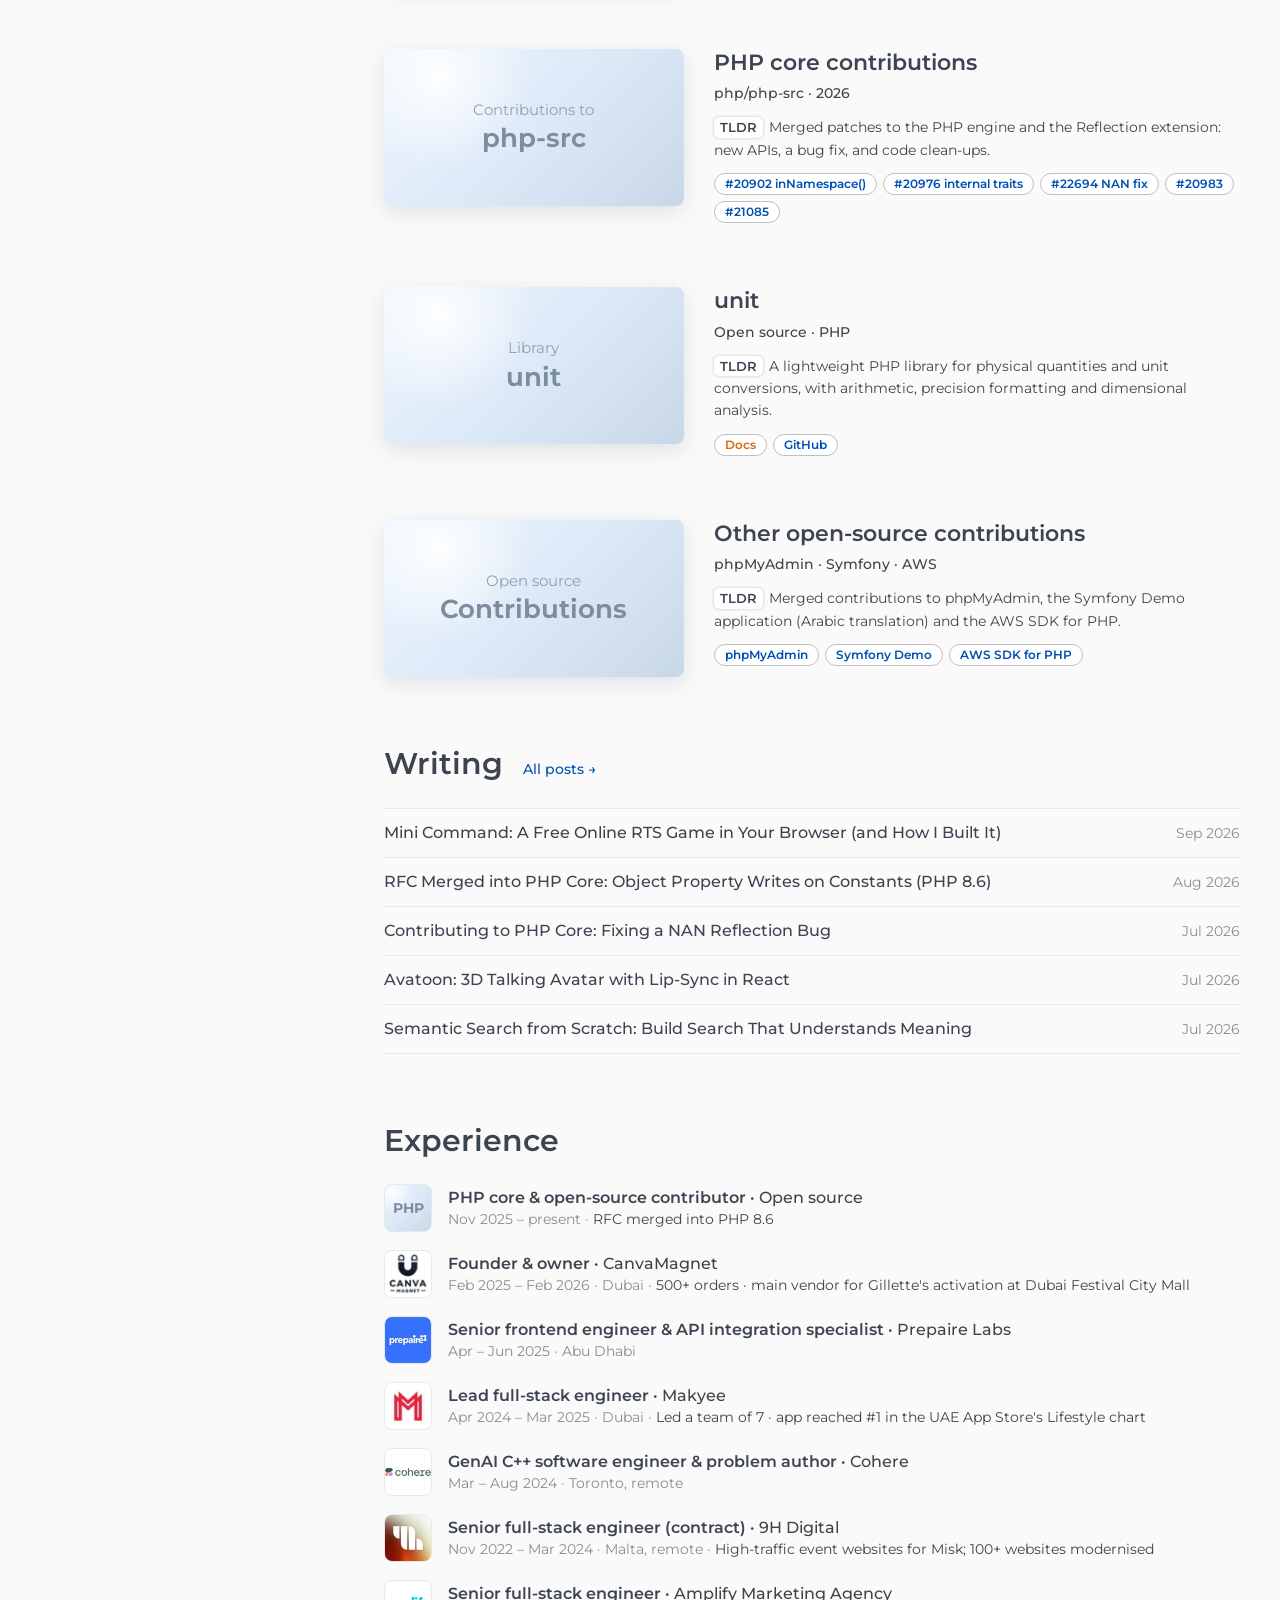
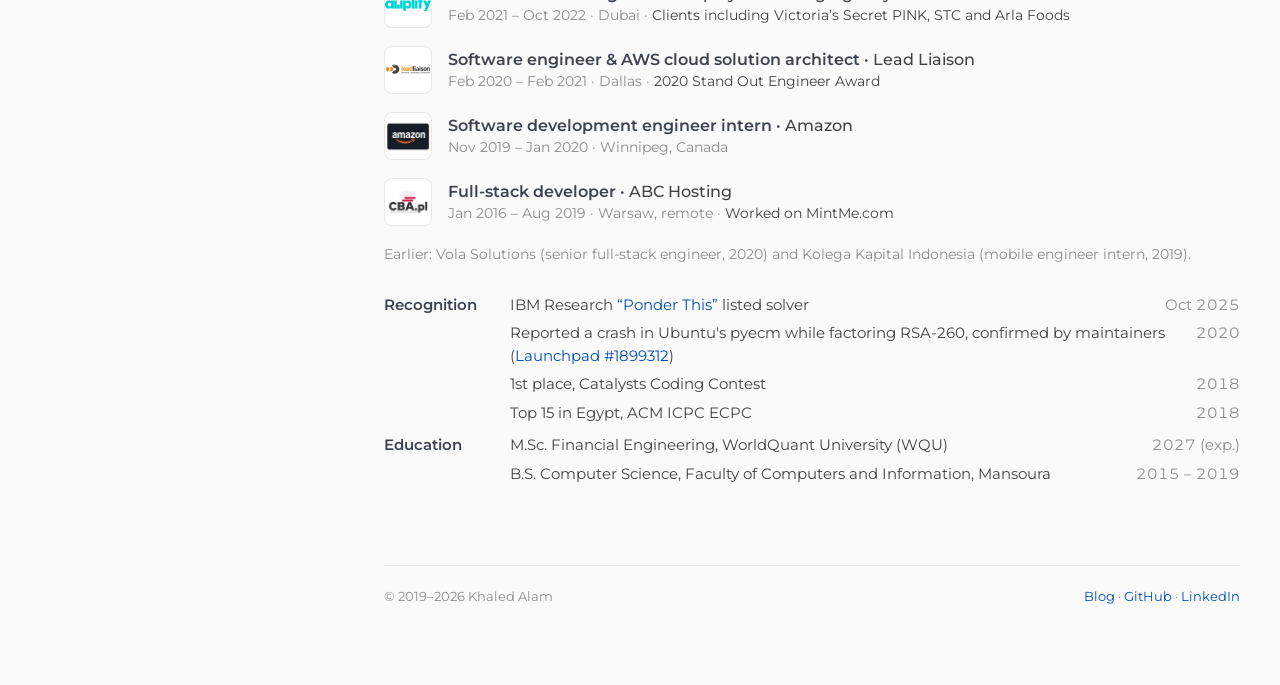
==== commit f7aad40c: "Footer copyright from 2019 with auto-updating year" ====
--- a/index.html
+++ b/index.html
@@ -555,7 +555,7 @@
       </dl>
 
       <footer>
-        <span>© 2026 Khaled Alam</span>
+        <span>© 2019–<span id="year">2026</span> Khaled Alam</span><script>document.getElementById("year").textContent=new Date().getFullYear()</script>
         <span><a href="https://blog.khaledalam.net">Blog</a> · <a href="https://github.com/khaledalam" target="_blank" rel="noopener">GitHub</a> · <a href="https://linkedin.com/in/khaledalam" target="_blank" rel="noopener">LinkedIn</a></span>
       </footer>
     </main>
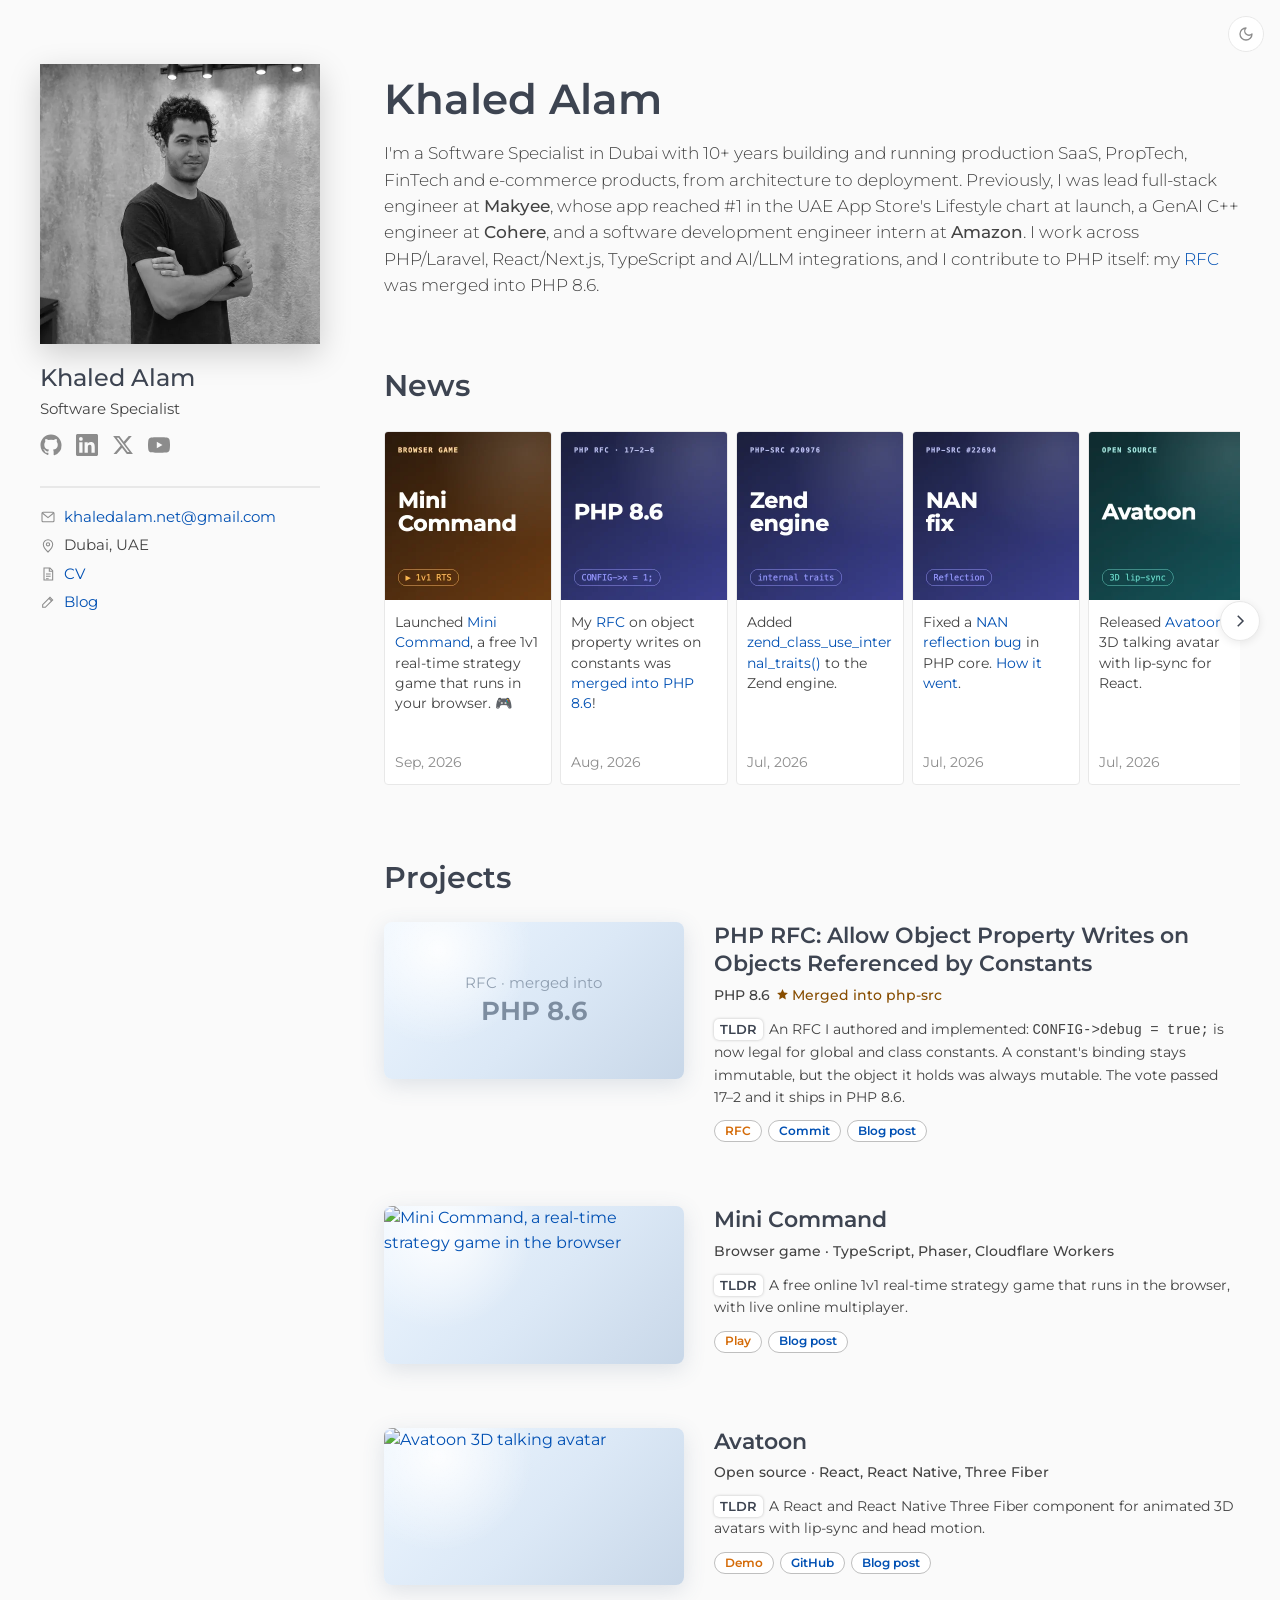
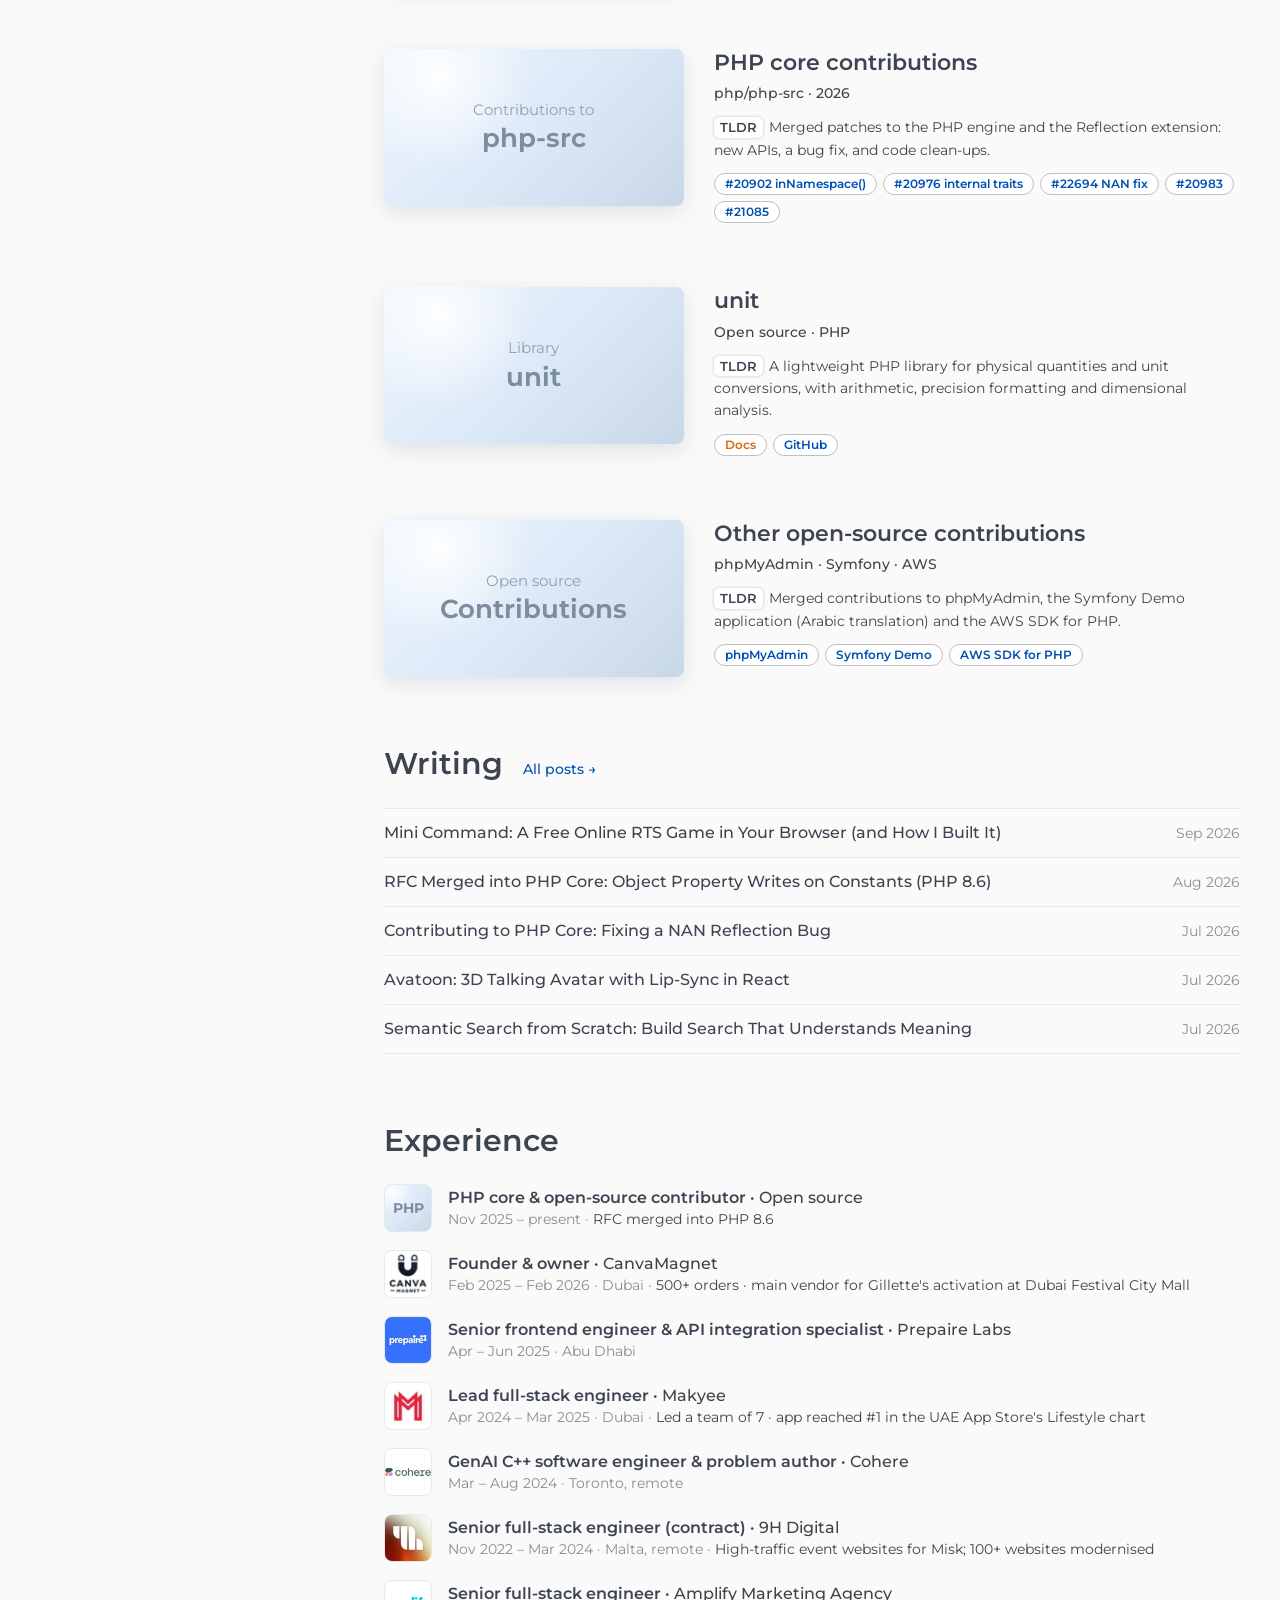
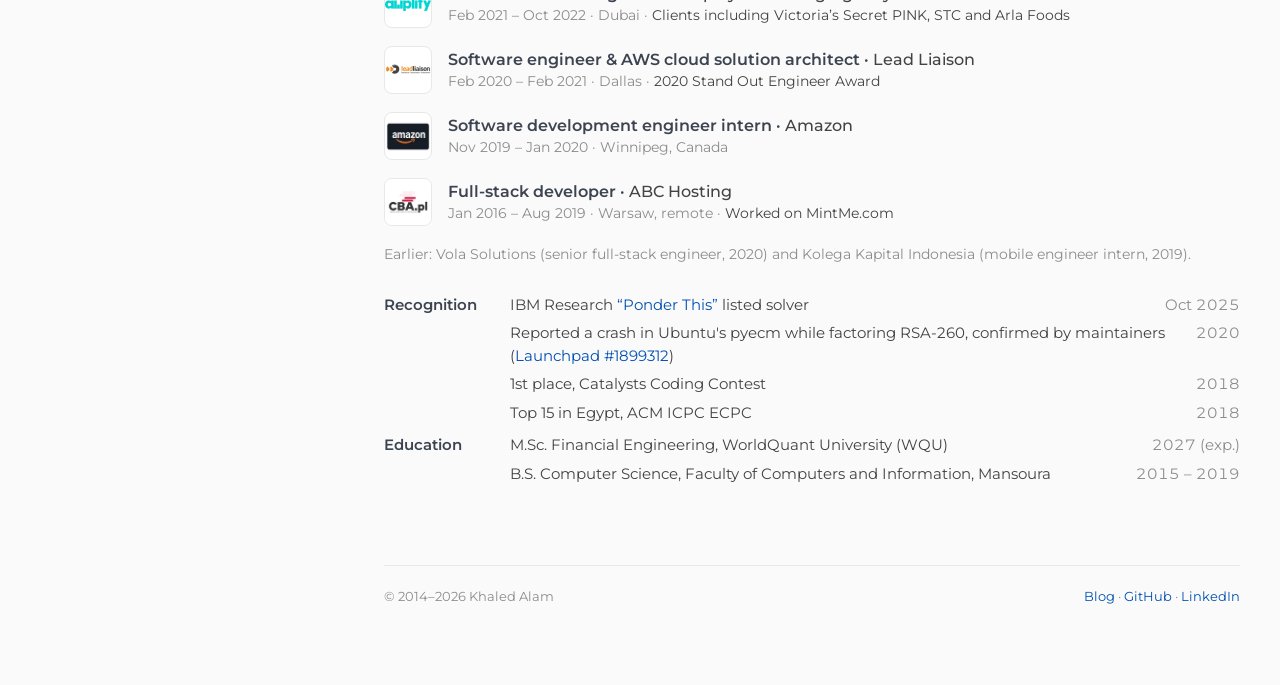
==== commit 02bdb49b: "Footer copyright from 2014, per Wayback Machine" ====
--- a/index.html
+++ b/index.html
@@ -555,7 +555,7 @@
       </dl>
 
       <footer>
-        <span>© 2019–<span id="year">2026</span> Khaled Alam</span><script>document.getElementById("year").textContent=new Date().getFullYear()</script>
+        <span>© 2014–<span id="year">2026</span> Khaled Alam</span><script>document.getElementById("year").textContent=new Date().getFullYear()</script>
         <span><a href="https://blog.khaledalam.net">Blog</a> · <a href="https://github.com/khaledalam" target="_blank" rel="noopener">GitHub</a> · <a href="https://linkedin.com/in/khaledalam" target="_blank" rel="noopener">LinkedIn</a></span>
       </footer>
     </main>
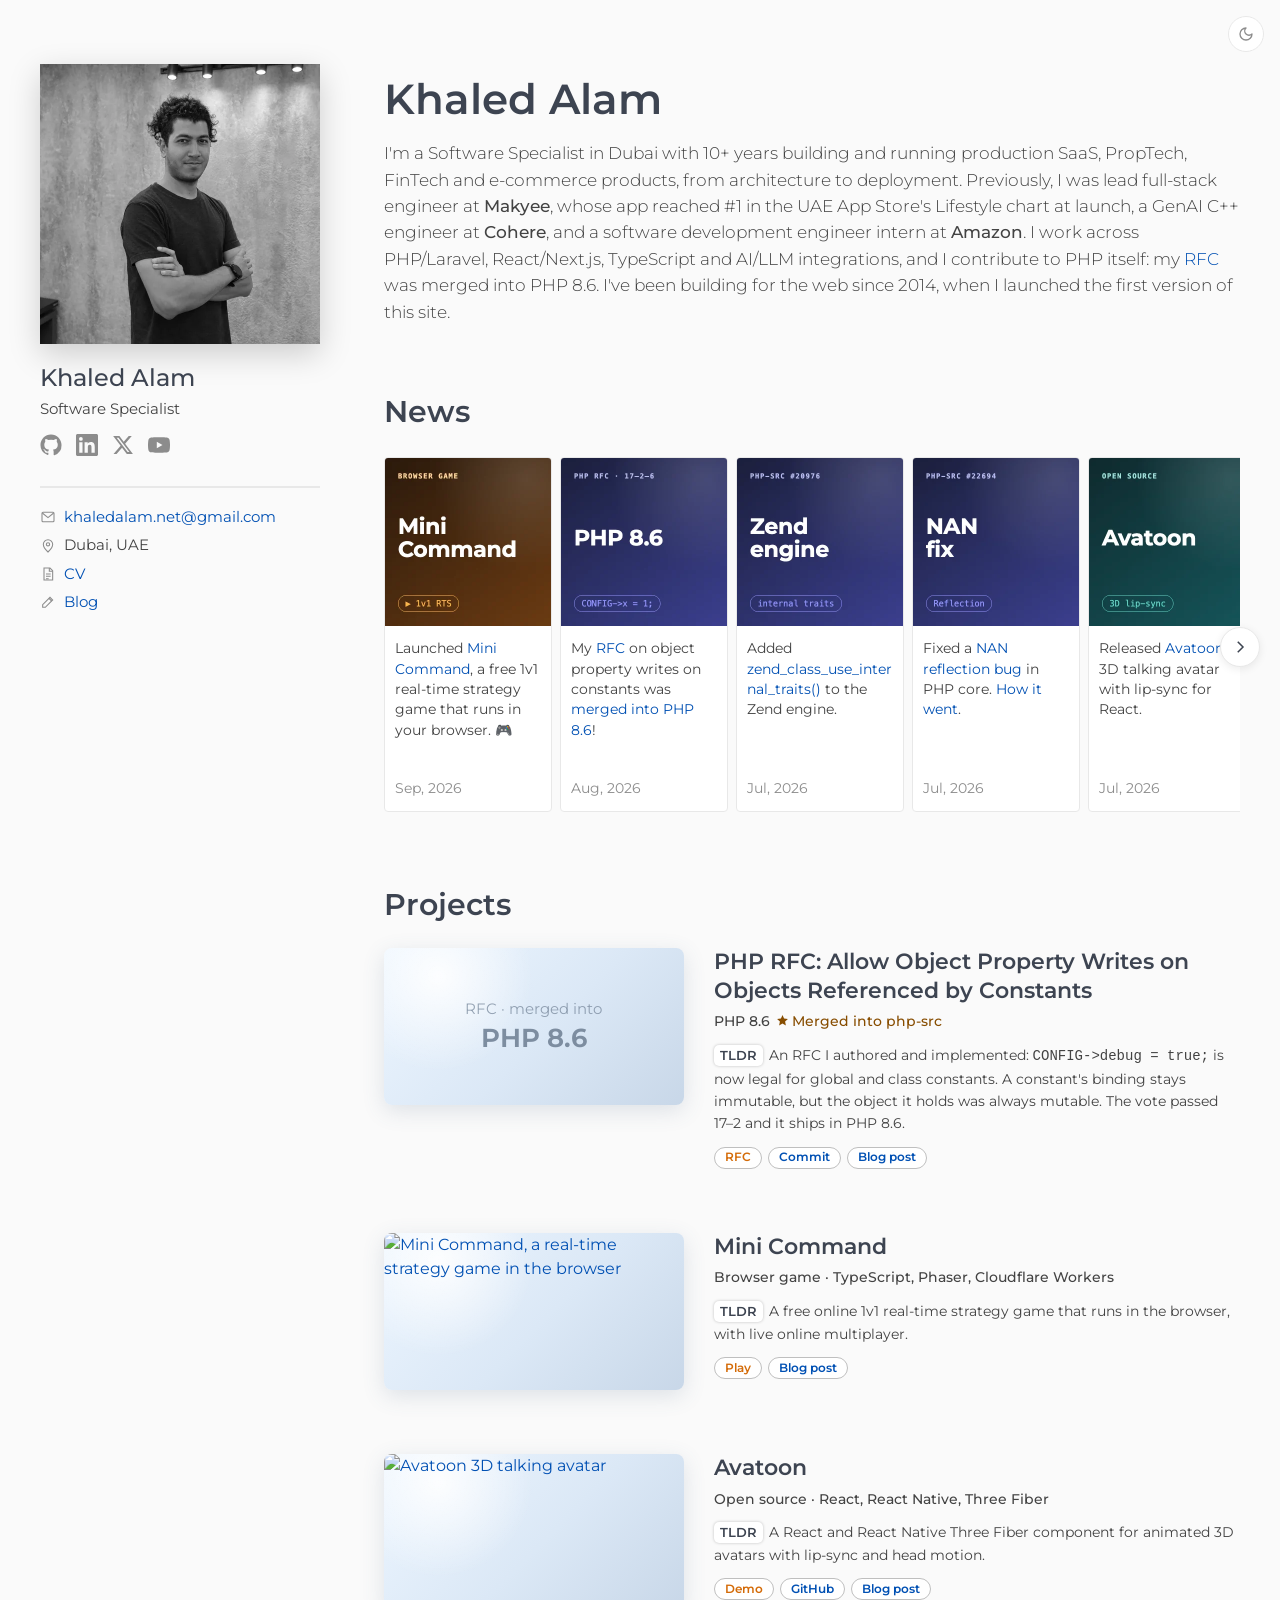
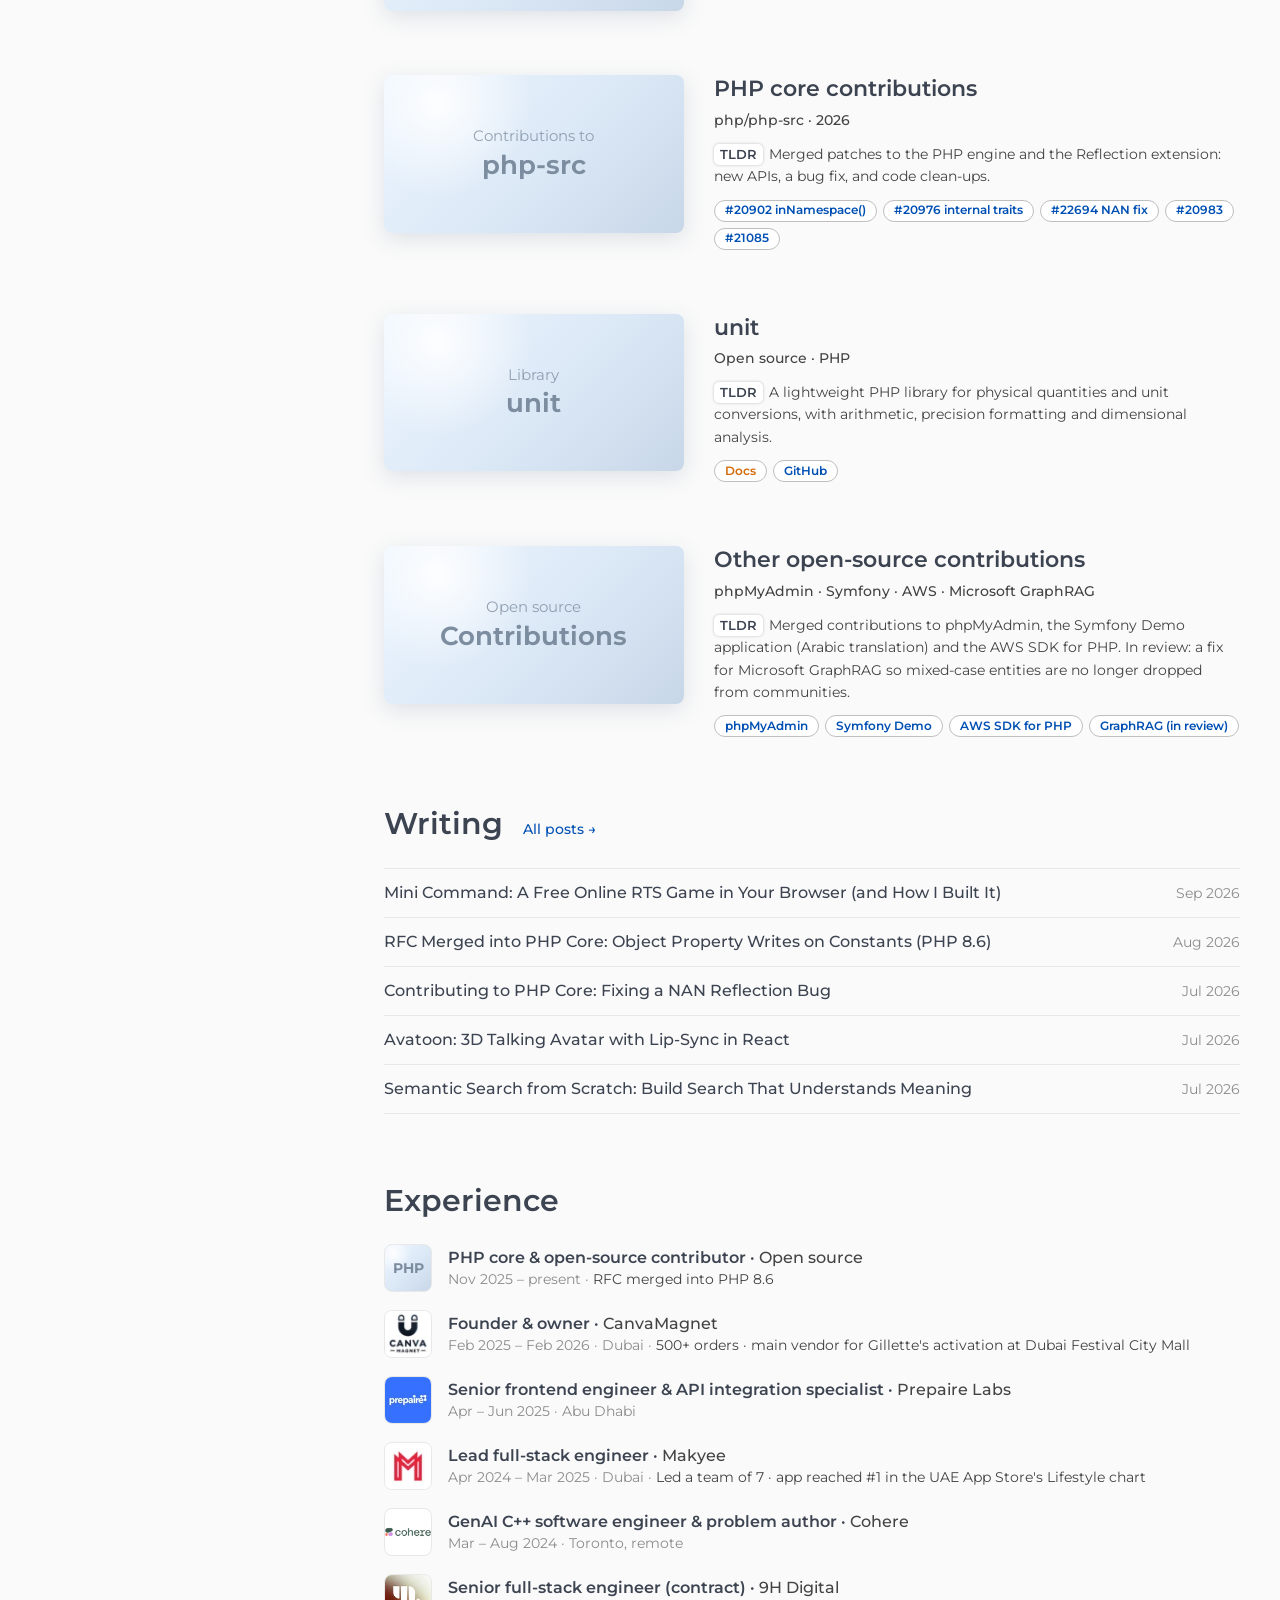
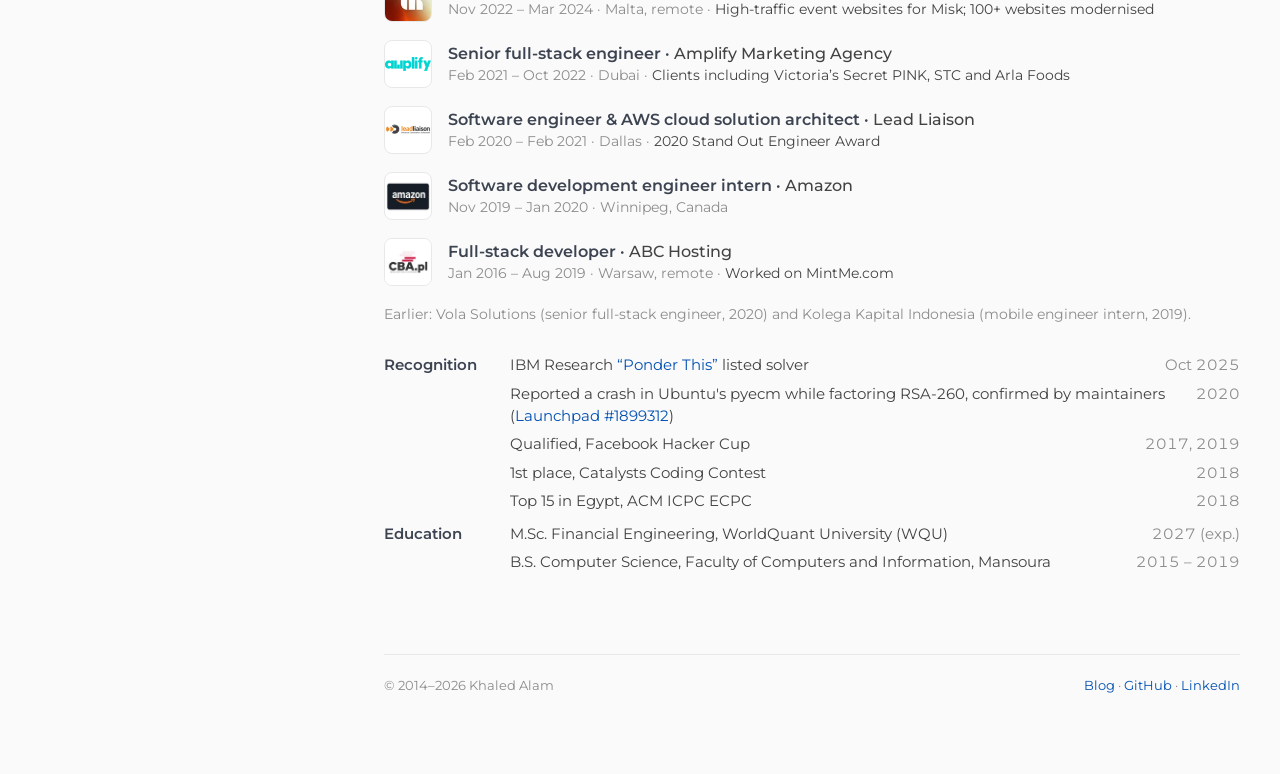
==== commit 5cc7c837: "Add Hacker Cup, GraphRAG fix in review and since-2014 line" ====
--- a/index.html
+++ b/index.html
@@ -375,7 +375,8 @@
         <b>Cohere</b>, and a software development engineer intern at <b>Amazon</b>. I work across
         PHP/Laravel, React/Next.js, TypeScript and AI/LLM integrations, and I contribute to PHP itself: my
         <a href="https://wiki.php.net/rfc/const_object_property_write" target="_blank" rel="noopener">RFC</a>
-        was merged into PHP 8.6.
+        was merged into PHP 8.6. I've been building for the web since 2014, when I launched the first
+        version of this site.
       </p>
 
       <h2 id="news">News</h2>
@@ -507,12 +508,13 @@
         <div class="media tile"><small>Open source</small><b>Contributions</b></div>
         <div>
           <h3>Other open-source contributions</h3>
-          <p class="venue">phpMyAdmin · Symfony · AWS</p>
-          <p class="tldr"><span class="tag">TLDR</span>Merged contributions to phpMyAdmin, the Symfony Demo application (Arabic translation) and the AWS SDK for PHP.</p>
+          <p class="venue">phpMyAdmin · Symfony · AWS · Microsoft GraphRAG</p>
+          <p class="tldr"><span class="tag">TLDR</span>Merged contributions to phpMyAdmin, the Symfony Demo application (Arabic translation) and the AWS SDK for PHP. In review: a fix for Microsoft GraphRAG so mixed-case entities are no longer dropped from communities.</p>
           <div class="links">
             <a href="https://github.com/phpmyadmin/phpmyadmin/pull/19564" target="_blank" rel="noopener">phpMyAdmin</a>
             <a href="https://github.com/symfony/demo/pull/1142" target="_blank" rel="noopener">Symfony Demo</a>
             <a href="https://github.com/aws/aws-sdk-php/pull/2078" target="_blank" rel="noopener">AWS SDK for PHP</a>
+            <a href="https://github.com/microsoft/graphrag/pull/2436" target="_blank" rel="noopener">GraphRAG (in review)</a>
           </div>
         </div>
       </article>
@@ -545,6 +547,7 @@
         <div><dt>Recognition</dt><dd><ul>
           <li><span>IBM Research <a href="https://research.ibm.com/haifa/ponderthis/challenges/October2025.html" target="_blank" rel="noopener">“Ponder This”</a> listed solver</span><span class="yr">Oct 2025</span></li>
           <li><span>Reported a crash in Ubuntu's pyecm while factoring RSA-260, confirmed by maintainers (<a href="https://bugs.launchpad.net/ubuntu/+source/pyecm/+bug/1899312" target="_blank" rel="noopener">Launchpad #1899312</a>)</span><span class="yr">2020</span></li>
+          <li><span>Qualified, Facebook Hacker Cup</span><span class="yr">2017, 2019</span></li>
           <li><span>1st place, Catalysts Coding Contest</span><span class="yr">2018</span></li>
           <li><span>Top 15 in Egypt, ACM ICPC ECPC</span><span class="yr">2018</span></li>
         </ul></dd></div>
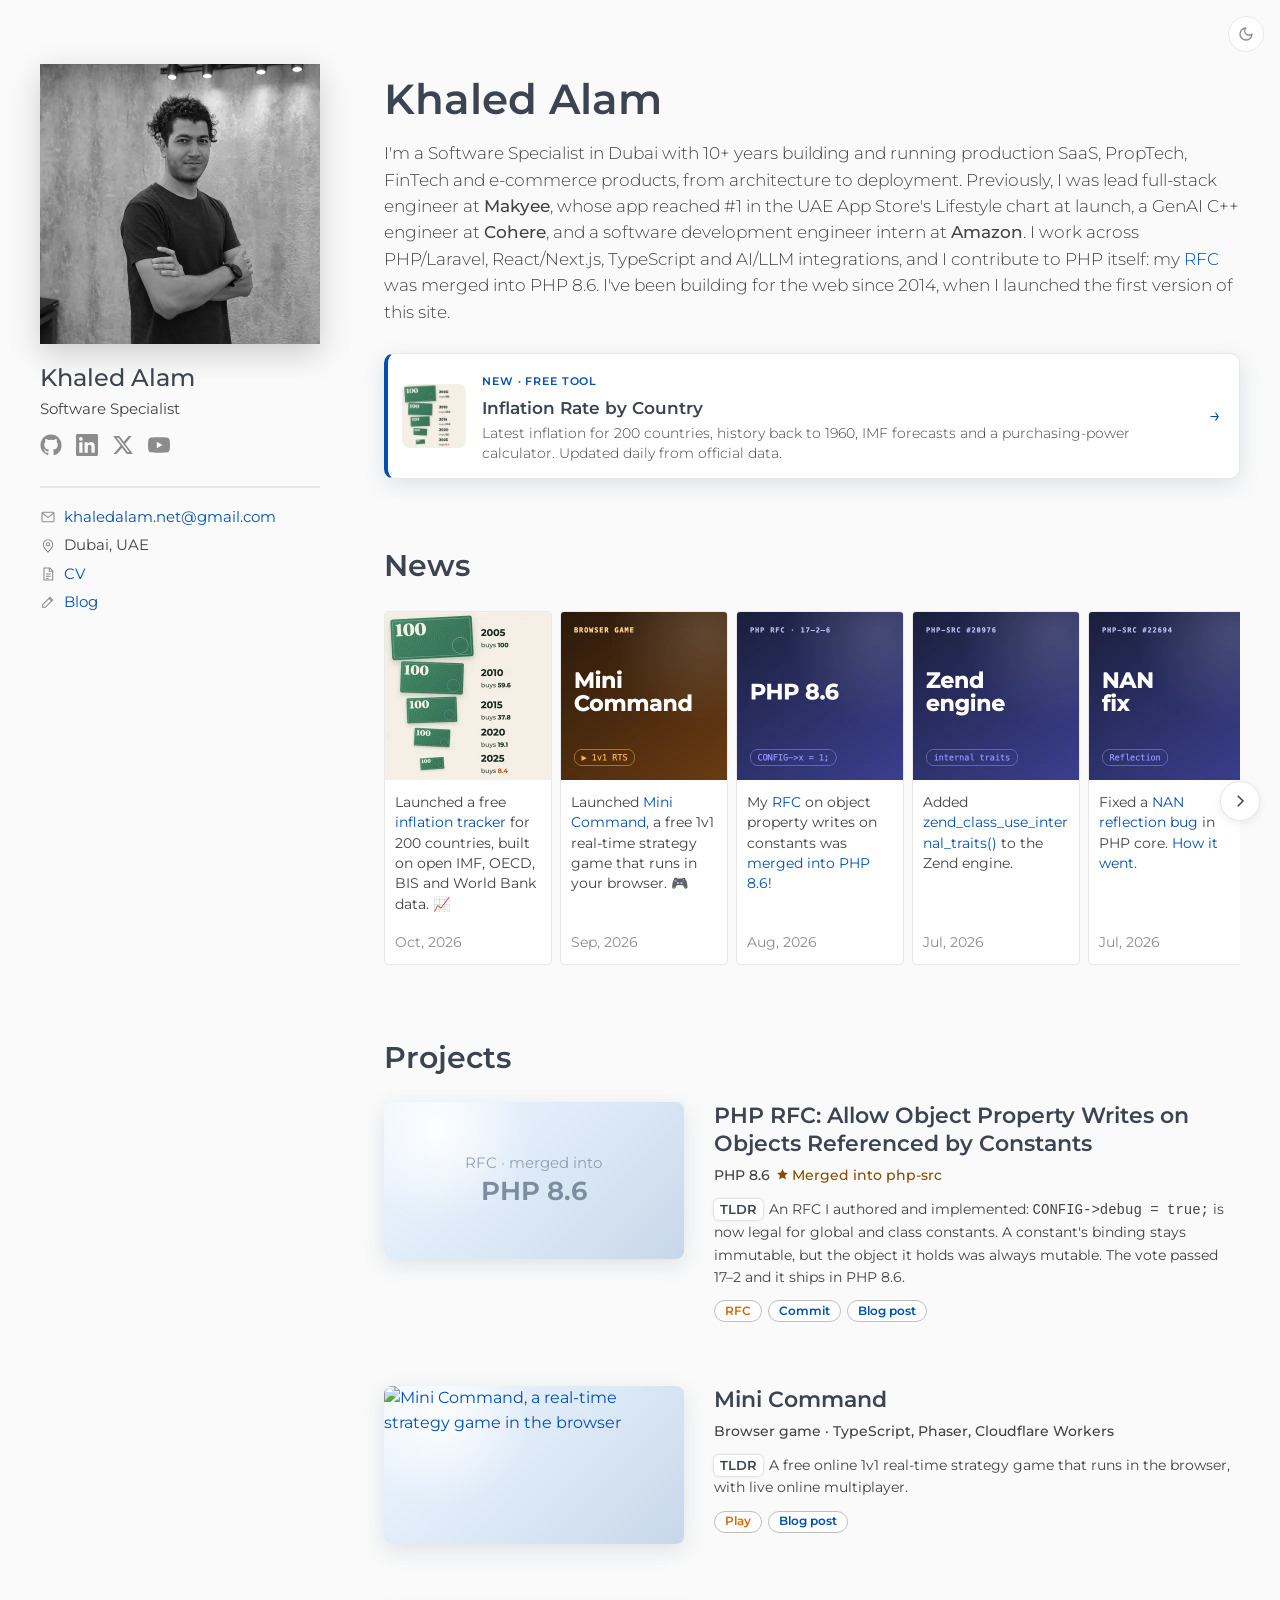
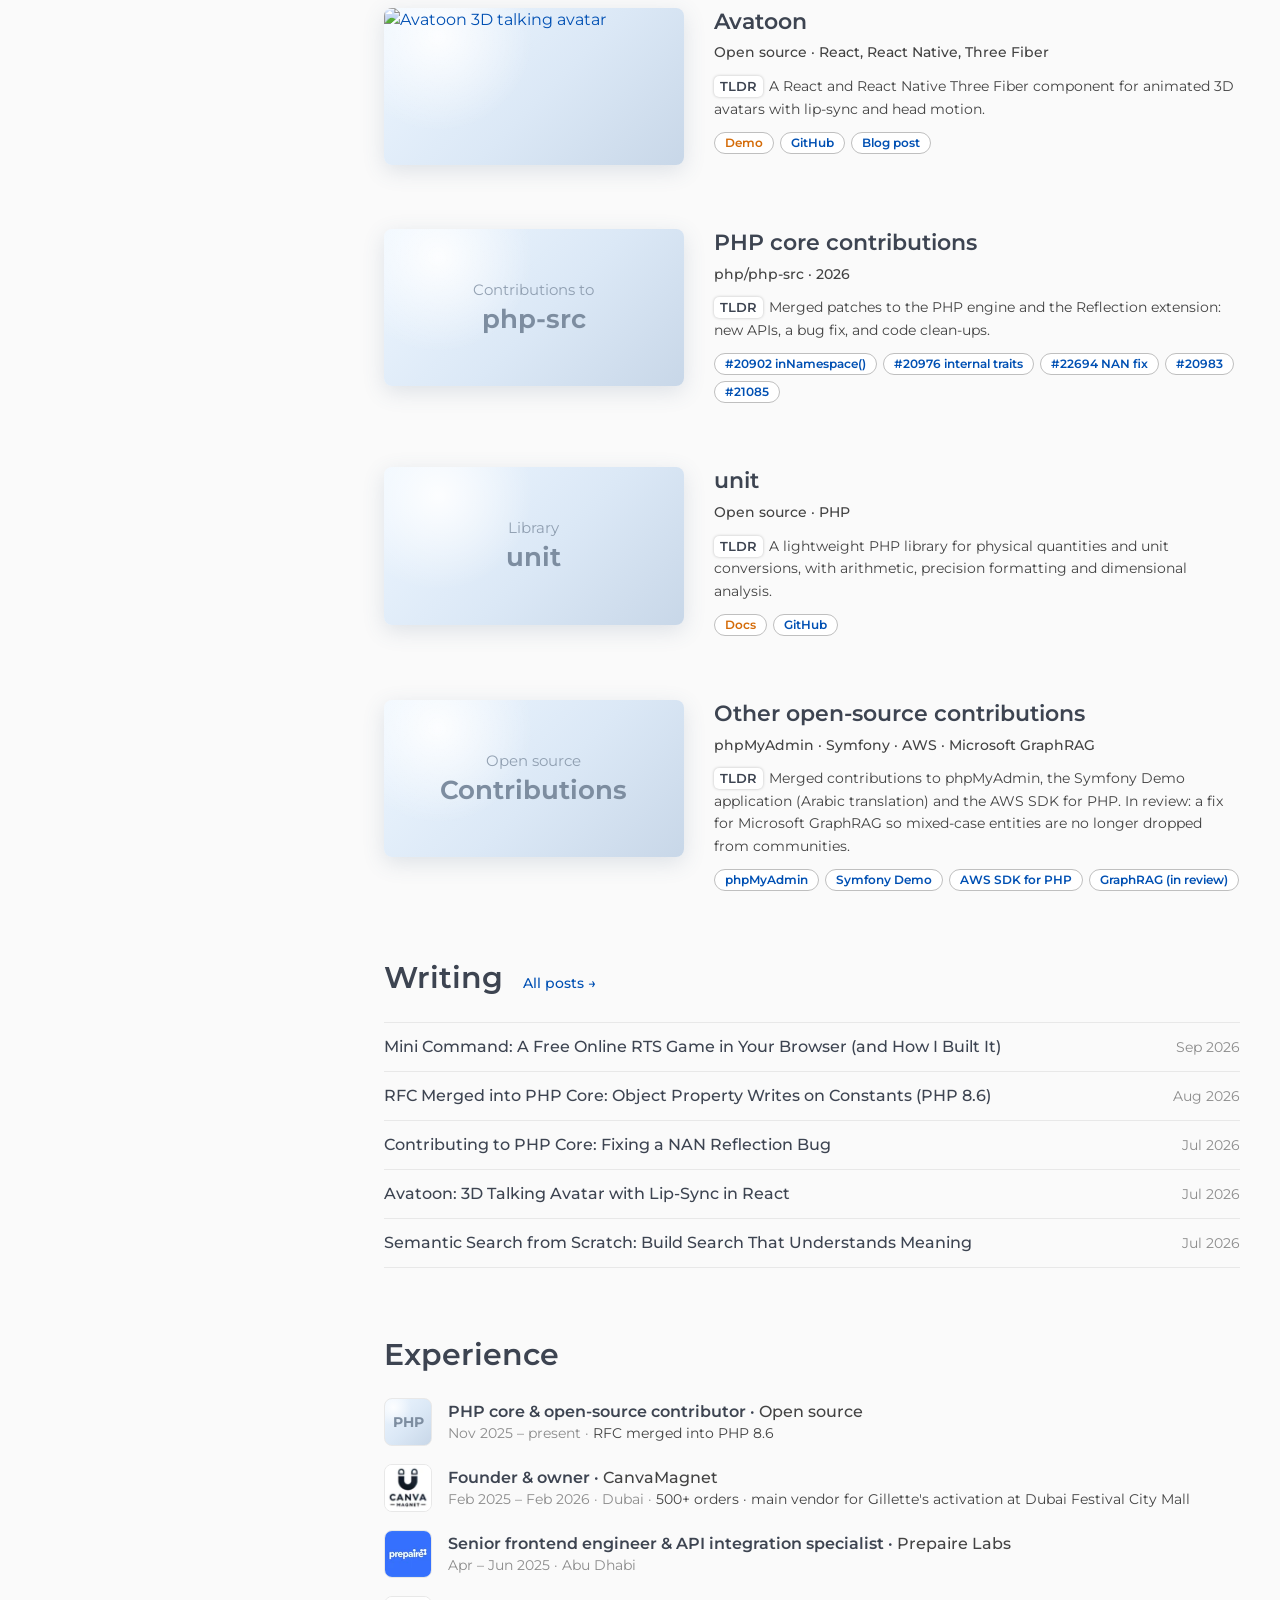
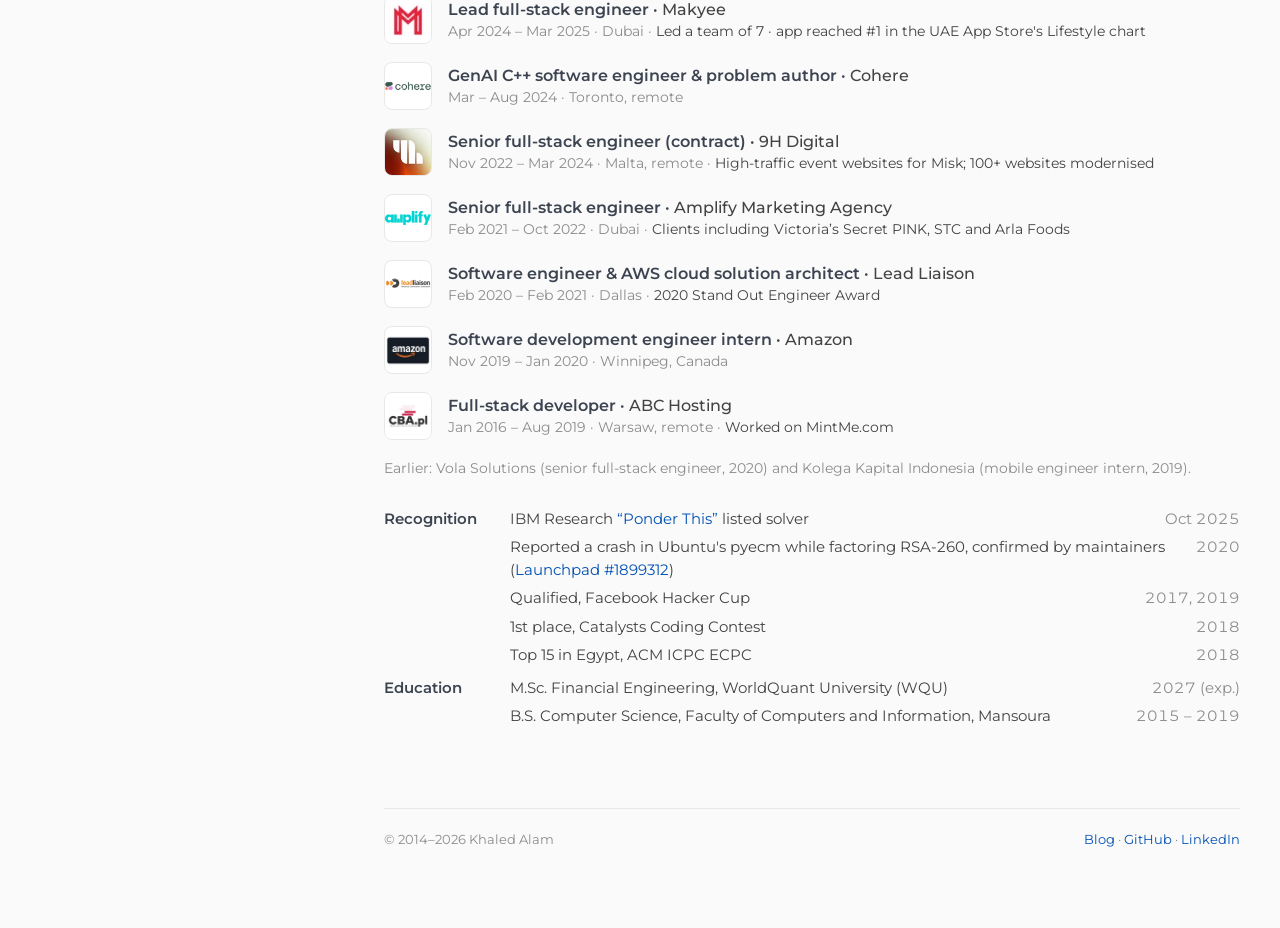
==== commit cc6ef8b0: "Highlight the inflation tracker on the homepage" ====
--- a/index.html
+++ b/index.html
@@ -111,6 +111,17 @@
   <link rel="preload" as="style" href="https://fonts.googleapis.com/css2?family=Montserrat:wght@300;400;500;600;700&display=swap" onload="this.onload=null;this.rel='stylesheet'" />
   <noscript><link rel="stylesheet" href="https://fonts.googleapis.com/css2?family=Montserrat:wght@300;400;500;600;700&display=swap" /></noscript>
 
+  <!-- Google Analytics (async, never blocks rendering). No page views are sent for visitors who send Do Not Track or Global Privacy Control. -->
+  <script async src="https://www.googletagmanager.com/gtag/js?id=G-1VE9JR3KNR"></script>
+  <script>
+    window.dataLayer = window.dataLayer || [];
+    function gtag() { dataLayer.push(arguments); }
+    if (navigator.doNotTrack !== "1" && !navigator.globalPrivacyControl) {
+      gtag("js", new Date());
+      gtag("config", "G-1VE9JR3KNR");
+    }
+  </script>
+
   <script>
     // Saved choice wins; otherwise follow the system. Runs before paint so there is no flash.
     try { var t = localStorage.getItem("theme"); if (t === "dark" || t === "light") document.documentElement.dataset.theme = t; } catch (e) {}
@@ -215,6 +226,17 @@
     h1 { margin: 12px 0 18px; font-size: 42px; font-weight: 600; color: var(--heading); line-height: 1.1; }
     .bio { font-weight: 300; font-size: 16.5px; line-height: 1.6; margin: 0; max-width: 60rem; }
     .bio b { font-weight: 500; }
+    .spotlight {
+      display: flex; align-items: center; gap: 16px; max-width: 60rem; margin: 28px 0 0; padding: 14px 18px 14px 14px;
+      background: var(--card); border: 1px solid var(--rule); border-left: 4px solid var(--link); border-radius: 10px;
+      box-shadow: var(--shadow); color: var(--fg); text-decoration: none; transition: transform .15s, border-color .15s;
+    }
+    .spotlight:hover { transform: translateY(-2px); border-color: var(--link); text-decoration: none; }
+    .spotlight img { flex: none; width: 64px; height: 64px; border-radius: 8px; object-fit: cover; }
+    .spotlight .tag { display: inline-block; font-size: 11px; font-weight: 600; letter-spacing: .08em; text-transform: uppercase; color: var(--link); }
+    .spotlight strong { display: block; margin: 2px 0; font-size: 17px; font-weight: 600; color: var(--heading); }
+    .spotlight span.desc { display: block; font-size: 14px; font-weight: 300; line-height: 1.45; }
+    .spotlight .go { margin-left: auto; flex: none; font-size: 20px; color: var(--link); }
     h2 { margin: 64px 0 20px; font-size: 30px; font-weight: 600; color: var(--heading); }
     h2 .more { font-size: 14px; font-weight: 500; margin-left: 12px; }
 
@@ -331,6 +353,9 @@
       .side hr { max-width: 200px; margin-left: auto; margin-right: auto; }
       h1 { display: none; }
       .bio { margin-top: 24px; }
+      .spotlight { gap: 12px; padding: 12px 14px 12px 12px; align-items: flex-start; }
+      .spotlight img { width: 48px; height: 48px; }
+      .spotlight .go { display: none; }
       h2 { margin-top: 48px; font-size: 26px; }
       .news-btn { display: none; }
       .project { grid-template-columns: minmax(0, 1fr); gap: 16px; margin-bottom: 48px; }
@@ -379,10 +404,25 @@
         version of this site.
       </p>
 
+      <a class="spotlight" href="/inflation-rate/">
+        <img src="./img/news/inflation-rate.webp" alt="" width="64" height="64" />
+        <span>
+          <span class="tag">New · Free tool</span>
+          <strong>Inflation Rate by Country</strong>
+          <span class="desc">Latest inflation for 200 countries, history back to 1960, IMF forecasts and a purchasing-power calculator. Updated daily from official data.</span>
+        </span>
+        <span class="go" aria-hidden="true">→</span>
+      </a>
+
       <h2 id="news">News</h2>
       <div class="news">
         <button class="news-btn prev" type="button" aria-label="Previous news" hidden><svg width="18" height="18" viewBox="0 0 24 24" fill="none" stroke="currentColor" stroke-width="2" aria-hidden="true"><path d="m15 5-7 7 7 7"/></svg></button>
         <div class="news-track">
+          <article class="news-card">
+            <img class="img" src="./img/news/inflation-rate.webp" alt="" width="168" height="168" loading="lazy" />
+            <p>Launched a free <a href="https://khaledalam.net/inflation-rate/">inflation tracker</a> for 200 countries, built on open IMF, OECD, BIS and World Bank data. 📈</p>
+            <time datetime="2026-10">Oct, 2026</time>
+          </article>
           <article class="news-card">
             <img class="img" src="./img/news/mini-command.webp" alt="" width="168" height="168" loading="lazy" />
             <p>Launched <a href="https://khaledalam.net/mini-command/">Mini Command</a>, a free 1v1 real-time strategy game that runs in your browser. 🎮</p>
@@ -598,5 +638,17 @@
       }));
     }).catch(() => {});
   </script>
+  <!-- tawk.to live chat: visitor and chat alerts go to the tawk.to mobile app. -->
+  <script>
+    var Tawk_API = Tawk_API || {}, Tawk_LoadStart = new Date();
+    (function () {
+      var s = document.createElement("script");
+      s.async = true;
+      s.src = "https://embed.tawk.to/6abde2ec5a394b3443302b74/1k3qrsqrl";
+      s.charset = "UTF-8";
+      s.setAttribute("crossorigin", "*");
+      document.body.appendChild(s);
+    })();
+  </script>
 </body>
 </html>
